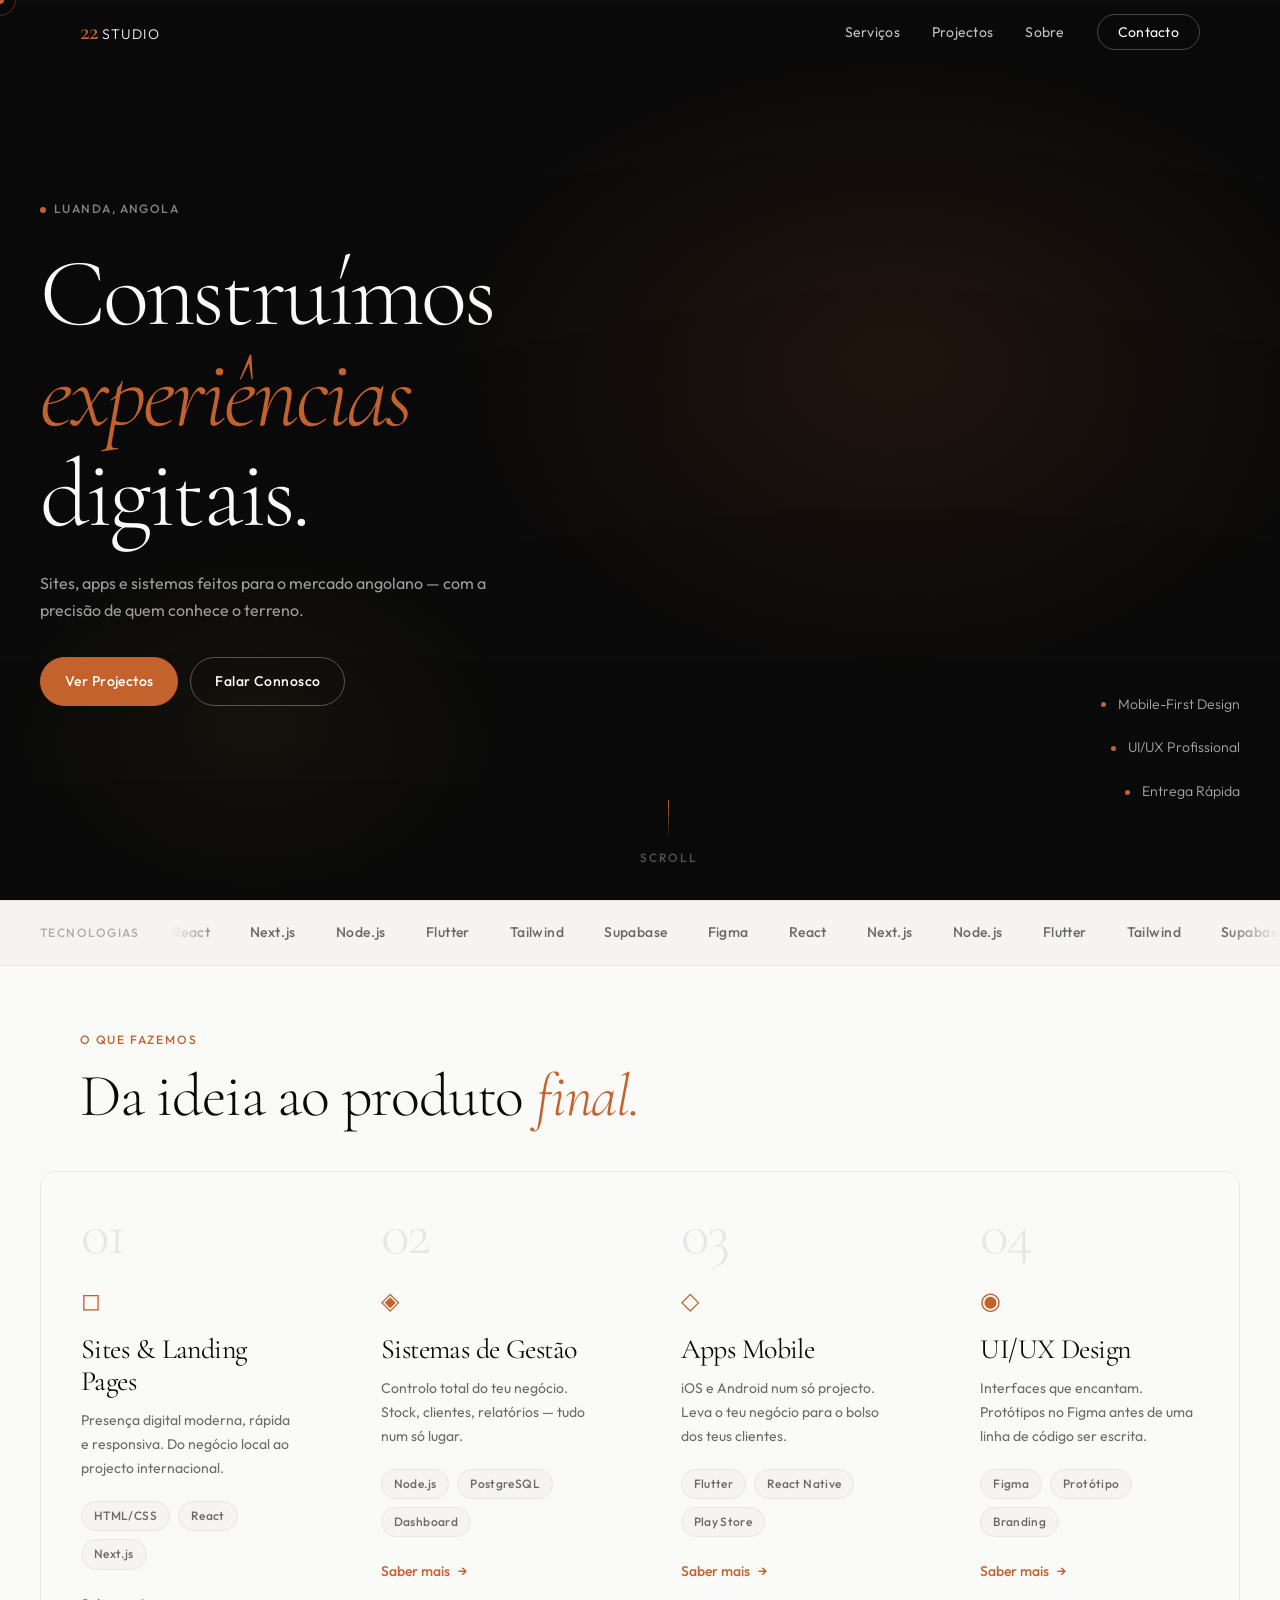
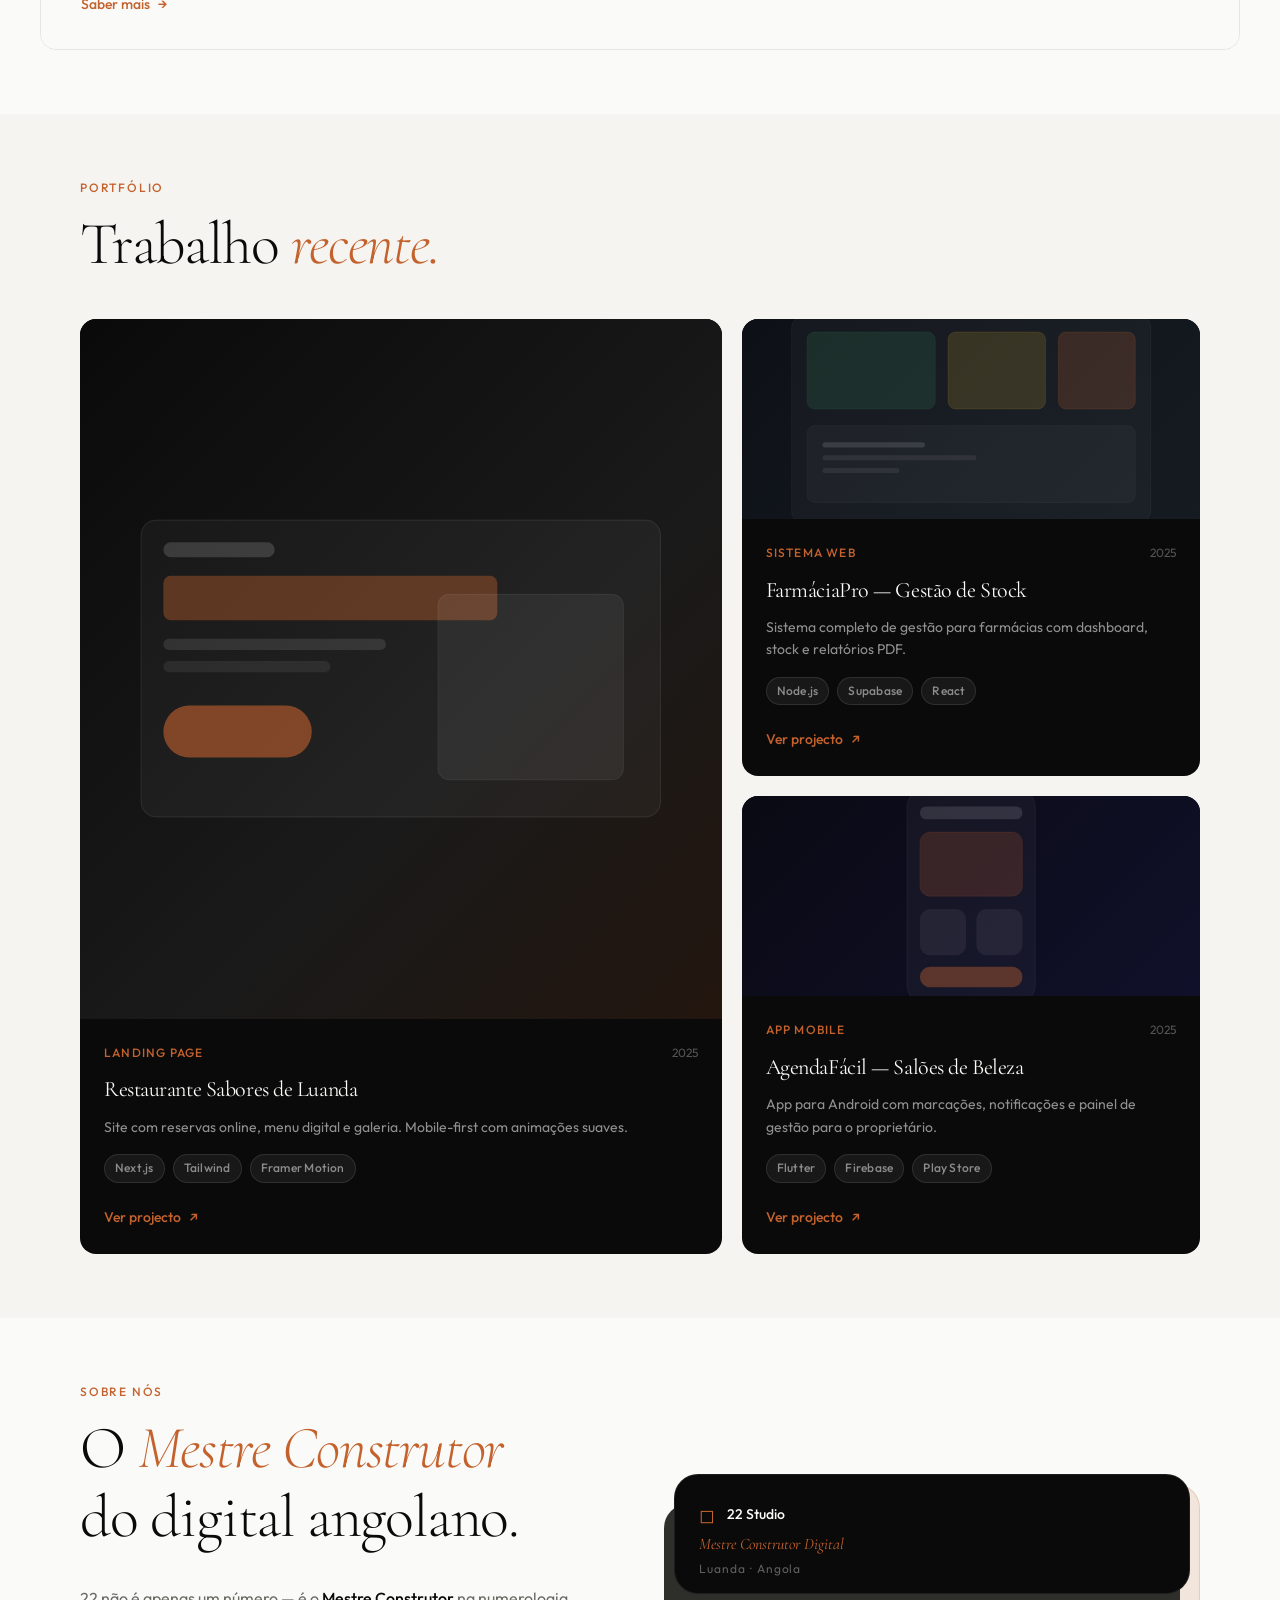
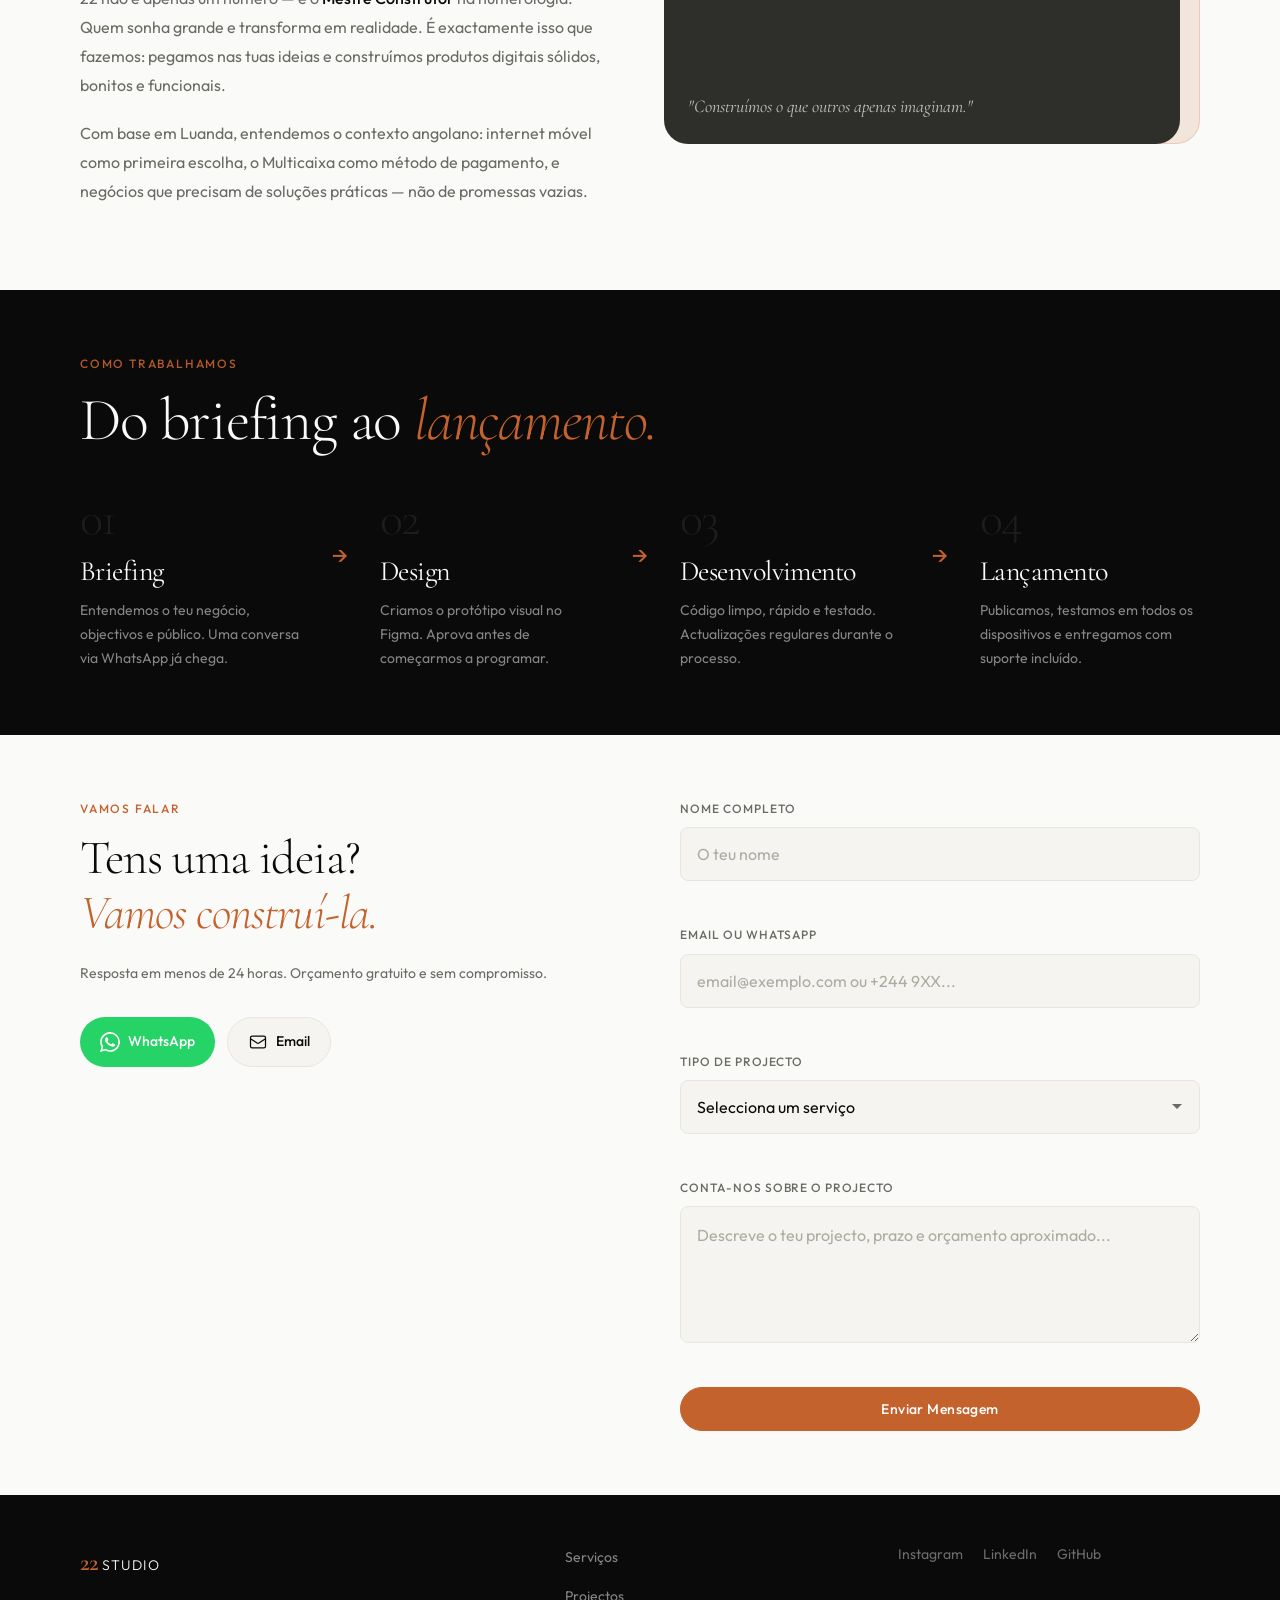
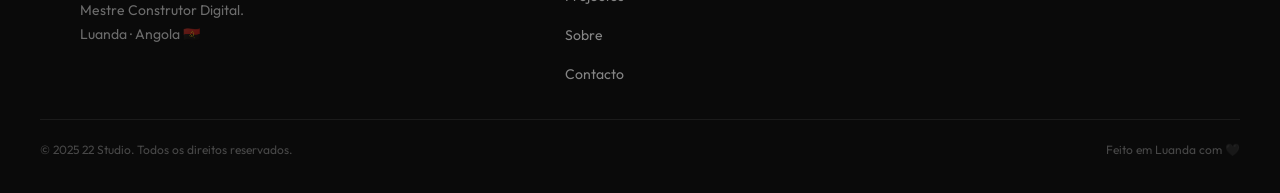
==== index.html @ 981ff584 "demo 1" ====
<!DOCTYPE html>
<html lang="pt">
<head>
  <meta charset="UTF-8" />
  <meta name="viewport" content="width=device-width, initial-scale=1.0" />
  <meta name="description" content="22 Studio — Desenvolvimento Web & Mobile em Angola. Sites, sistemas e apps que constroem o teu negócio digital." />
  <title>22 Studio — Dev & Design Angola</title>

  <!-- Google Fonts -->
  <link rel="preconnect" href="https://fonts.googleapis.com" />
  <link rel="preconnect" href="https://fonts.gstatic.com" crossorigin />
  <link href="https://fonts.googleapis.com/css2?family=Cormorant+Garamond:ital,wght@0,300;0,400;0,600;1,300;1,400&family=Outfit:wght@300;400;500;600&display=swap" rel="stylesheet" />
  <!--links css-->
  <link rel="stylesheet" href="./utils/style.css">
  <link rel="stylesheet" href="./utils/responsive.css">

  <style>
</style>
</head>
<body>

  <!-- ══════════════════════════════════════════
       CURSOR PERSONALIZADO
  ══════════════════════════════════════════ -->
  <div class="cursor" id="cursor"></div>
  <div class="cursor-follower" id="cursorFollower"></div>

  <!-- ══════════════════════════════════════════
       NAVEGAÇÃO
  ══════════════════════════════════════════ -->
  <header class="nav-header" id="navHeader">
    <nav class="nav-container">

      <!-- Logo -->
      <a href="#inicio" class="nav-logo" aria-label="22 Studio — início">
        <span class="logo-num">22</span>
        <span class="logo-text">Studio</span>
      </a>

      <!-- Links desktop -->
      <ul class="nav-links" role="list">
        <li><a href="#servicos" class="nav-link">Serviços</a></li>
        <li><a href="#projectos" class="nav-link">Projectos</a></li>
        <li><a href="#sobre" class="nav-link">Sobre</a></li>
        <li><a href="#contacto" class="nav-link nav-cta">Contacto</a></li>
      </ul>

      <!-- Botão menu mobile -->
      <button class="nav-burger" id="navBurger" aria-label="Abrir menu" aria-expanded="false">
        <span></span>
        <span></span>
        <span></span>
      </button>
    </nav>

    <!-- Menu mobile overlay -->
    <div class="nav-mobile" id="navMobile" aria-hidden="true">
      <ul class="nav-mobile-links" role="list">
        <li><a href="#servicos" class="nav-mobile-link">Serviços</a></li>
        <li><a href="#projectos" class="nav-mobile-link">Projectos</a></li>
        <li><a href="#sobre" class="nav-mobile-link">Sobre</a></li>
        <li><a href="#contacto" class="nav-mobile-link">Contacto</a></li>
      </ul>
      <p class="nav-mobile-tagline">Construindo o teu<br>universo digital.</p>
    </div>
  </header>

  <main>

    <!-- ══════════════════════════════════════════
         HERO — SECÇÃO 1
    ══════════════════════════════════════════ -->
    <section class="hero" id="inicio" aria-label="Apresentação">

      <!-- Fundo com parallax -->
      <div class="hero-bg" id="heroBg">
        <div class="hero-bg-overlay"></div>
        <!-- Elemento decorativo: grade de pontos -->
        <div class="hero-dots" aria-hidden="true"></div>
      </div>

      <!-- Conteúdo principal hero -->
      <div class="hero-content">

        <!-- Tag de localização -->
        <div class="hero-tag reveal-up">
          <span class="tag-dot"></span>
          Luanda, Angola
        </div>

        <!-- Título principal -->
        <h1 class="hero-title reveal-up delay-1">
          <span class="title-line">Construímos</span>
          <span class="title-line italic">experiências</span>
          <span class="title-line">digitais.</span>
        </h1>

        <!-- Sub-tagline -->
        <p class="hero-sub reveal-up delay-2">
          Sites, apps e sistemas feitos para o mercado angolano — com a precisão de quem conhece o terreno.
        </p>

        <!-- CTAs -->
        <div class="hero-actions reveal-up delay-3">
          <a href="#projectos" class="btn btn-primary">Ver Projectos</a>
          <a href="#contacto" class="btn btn-ghost">Falar Connosco</a>
        </div>

      </div>

      <!-- Callouts laterais (estilo VR fashion) -->
      <div class="hero-callouts reveal-up delay-4" aria-label="Características">
        <div class="callout-item">
          <span class="callout-dot"></span>
          Mobile-First Design
        </div>
        <div class="callout-item">
          <span class="callout-dot"></span>
          UI/UX Profissional
        </div>
        <div class="callout-item">
          <span class="callout-dot"></span>
          Entrega Rápida
        </div>
      </div>

      <!-- Scroll indicator -->
      <div class="scroll-indicator reveal-up delay-4" aria-hidden="true">
        <div class="scroll-line"></div>
        <span>scroll</span>
      </div>

    </section>

    <!-- ══════════════════════════════════════════
         STRIP DE TECNOLOGIAS (estilo brand strip)
    ══════════════════════════════════════════ -->
    <section class="tech-strip" aria-label="Tecnologias utilizadas">
      <div class="tech-strip-inner">
        <p class="tech-label">Tecnologias</p>
        <div class="tech-track" aria-hidden="true">
          <div class="tech-items">
            <span>React</span>
            <span>Next.js</span>
            <span>Node.js</span>
            <span>Flutter</span>
            <span>Tailwind</span>
            <span>Supabase</span>
            <span>Figma</span>
            <span>React</span>
            <span>Next.js</span>
            <span>Node.js</span>
            <span>Flutter</span>
            <span>Tailwind</span>
            <span>Supabase</span>
            <span>Figma</span>
            <span>Python</span>
            <span>JavaScript</span>
            <span>MySQL</span>
            <span>HTML5</span>
            <span>CSS3</span>
          </div>
        </div>
      </div>
    </section>

    <!-- ══════════════════════════════════════════
         SERVIÇOS — SECÇÃO 2
    ══════════════════════════════════════════ -->
    <section class="services" id="servicos" aria-labelledby="services-title">

      <div class="section-header">
        <p class="section-label reveal-up">O que fazemos</p>
        <h2 class="section-title reveal-up delay-1" id="services-title">
          Da ideia ao produto <em>final.</em>
        </h2>
      </div>

      <div class="services-grid">

        <article class="service-card reveal-up delay-1">
          <div class="service-num" aria-hidden="true">01</div>
          <div class="service-icon" aria-hidden="true">◻</div>
          <h3 class="service-name">Sites & Landing Pages</h3>
          <p class="service-desc">Presença digital moderna, rápida e responsiva. Do negócio local ao projecto internacional.</p>
          <div class="service-tags">
            <span>HTML/CSS</span>
            <span>React</span>
            <span>Next.js</span>
          </div>
          <a href="#contacto" class="service-link" aria-label="Saber mais sobre Sites e Landing Pages">
            Saber mais <span aria-hidden="true">→</span>
          </a>
        </article>

        <article class="service-card reveal-up delay-2">
          <div class="service-num" aria-hidden="true">02</div>
          <div class="service-icon" aria-hidden="true">◈</div>
          <h3 class="service-name">Sistemas de Gestão</h3>
          <p class="service-desc">Controlo total do teu negócio. Stock, clientes, relatórios — tudo num só lugar.</p>
          <div class="service-tags">
            <span>Node.js</span>
            <span>PostgreSQL</span>
            <span>Dashboard</span>
          </div>
          <a href="#contacto" class="service-link" aria-label="Saber mais sobre Sistemas de Gestão">
            Saber mais <span aria-hidden="true">→</span>
          </a>
        </article>

        <article class="service-card reveal-up delay-3">
          <div class="service-num" aria-hidden="true">03</div>
          <div class="service-icon" aria-hidden="true">◇</div>
          <h3 class="service-name">Apps Mobile</h3>
          <p class="service-desc">iOS e Android num só projecto. Leva o teu negócio para o bolso dos teus clientes.</p>
          <div class="service-tags">
            <span>Flutter</span>
            <span>React Native</span>
            <span>Play Store</span>
          </div>
          <a href="#contacto" class="service-link" aria-label="Saber mais sobre Apps Mobile">
            Saber mais <span aria-hidden="true">→</span>
          </a>
        </article>

        <article class="service-card reveal-up delay-4">
          <div class="service-num" aria-hidden="true">04</div>
          <div class="service-icon" aria-hidden="true">◉</div>
          <h3 class="service-name">UI/UX Design</h3>
          <p class="service-desc">Interfaces que encantam. Protótipos no Figma antes de uma linha de código ser escrita.</p>
          <div class="service-tags">
            <span>Figma</span>
            <span>Protótipo</span>
            <span>Branding</span>
          </div>
          <a href="#contacto" class="service-link" aria-label="Saber mais sobre UI/UX Design">
            Saber mais <span aria-hidden="true">→</span>
          </a>
        </article>

      </div>

    </section>

    <!-- ══════════════════════════════════════════
         PROJECTOS — SECÇÃO 3
    ══════════════════════════════════════════ -->
    <section class="projects" id="projectos" aria-labelledby="projects-title">

      <div class="section-header">
        <p class="section-label reveal-up">Portfólio</p>
        <h2 class="section-title reveal-up delay-1" id="projects-title">
          Trabalho <em>recente.</em>
        </h2>
      </div>

      <div class="projects-grid">

        <!-- Projecto 1 — Destaque grande -->
        <article class="project-card project-featured reveal-up delay-1">
          <div class="project-visual" style="background: linear-gradient(135deg, #0A0A0A 0%, #1a1a1a 60%, #C4622D22 100%);">
            <div class="project-visual-inner">
              <!-- Mockup minimalista SVG inline -->
              <svg width="100%" viewBox="0 0 320 200" fill="none" xmlns="http://www.w3.org/2000/svg" aria-hidden="true">
                <rect x="20" y="20" width="280" height="160" rx="8" fill="rgba(255,255,255,0.04)" stroke="rgba(255,255,255,0.1)" stroke-width="0.5"/>
                <rect x="32" y="32" width="60" height="8" rx="4" fill="rgba(255,255,255,0.15)"/>
                <rect x="32" y="50" width="180" height="24" rx="4" fill="rgba(196,98,45,0.4)"/>
                <rect x="32" y="84" width="120" height="6" rx="3" fill="rgba(255,255,255,0.1)"/>
                <rect x="32" y="96" width="90" height="6" rx="3" fill="rgba(255,255,255,0.07)"/>
                <rect x="32" y="120" width="80" height="28" rx="14" fill="rgba(196,98,45,0.6)"/>
                <rect x="180" y="60" width="100" height="100" rx="6" fill="rgba(255,255,255,0.06)" stroke="rgba(255,255,255,0.08)" stroke-width="0.5"/>
              </svg>
            </div>
          </div>
          <div class="project-info">
            <div class="project-meta">
              <span class="project-type">Landing Page</span>
              <span class="project-year">2025</span>
            </div>
            <h3 class="project-title">Restaurante Sabores de Luanda</h3>
            <p class="project-desc">Site com reservas online, menu digital e galeria. Mobile-first com animações suaves.</p>
            <div class="project-stack">
              <span>Next.js</span>
              <span>Tailwind</span>
              <span>Framer Motion</span>
            </div>
            <a href="#contacto" class="project-link">
              Ver projecto <span aria-hidden="true">↗</span>
            </a>
          </div>
        </article>

        <!-- Projecto 2 -->
        <article class="project-card reveal-up delay-2">
          <div class="project-visual" style="background: linear-gradient(135deg, #0d1117 0%, #161b22 100%);">
            <div class="project-visual-inner">
              <svg width="100%" viewBox="0 0 320 200" fill="none" xmlns="http://www.w3.org/2000/svg" aria-hidden="true">
                <rect x="20" y="20" width="280" height="160" rx="8" fill="rgba(255,255,255,0.03)" stroke="rgba(255,255,255,0.08)" stroke-width="0.5"/>
                <!-- Simulação de dashboard -->
                <rect x="32" y="32" width="100" height="60" rx="6" fill="rgba(45,107,78,0.25)" stroke="rgba(45,107,78,0.3)" stroke-width="0.5"/>
                <rect x="142" y="32" width="76" height="60" rx="6" fill="rgba(184,150,46,0.2)" stroke="rgba(184,150,46,0.25)" stroke-width="0.5"/>
                <rect x="228" y="32" width="60" height="60" rx="6" fill="rgba(196,98,45,0.2)" stroke="rgba(196,98,45,0.25)" stroke-width="0.5"/>
                <rect x="32" y="105" width="256" height="60" rx="6" fill="rgba(255,255,255,0.03)" stroke="rgba(255,255,255,0.06)" stroke-width="0.5"/>
                <!-- linhas de dados -->
                <rect x="44" y="118" width="80" height="4" rx="2" fill="rgba(255,255,255,0.12)"/>
                <rect x="44" y="128" width="120" height="4" rx="2" fill="rgba(255,255,255,0.07)"/>
                <rect x="44" y="138" width="60" height="4" rx="2" fill="rgba(255,255,255,0.07)"/>
              </svg>
            </div>
          </div>
          <div class="project-info">
            <div class="project-meta">
              <span class="project-type">Sistema Web</span>
              <span class="project-year">2025</span>
            </div>
            <h3 class="project-title">FarmáciaPro — Gestão de Stock</h3>
            <p class="project-desc">Sistema completo de gestão para farmácias com dashboard, stock e relatórios PDF.</p>
            <div class="project-stack">
              <span>Node.js</span>
              <span>Supabase</span>
              <span>React</span>
            </div>
            <a href="#contacto" class="project-link">
              Ver projecto <span aria-hidden="true">↗</span>
            </a>
          </div>
        </article>

        <!-- Projecto 3 -->
        <article class="project-card reveal-up delay-3">
          <div class="project-visual" style="background: linear-gradient(135deg, #0a0a14 0%, #10102a 100%);">
            <div class="project-visual-inner">
              <svg width="100%" viewBox="0 0 320 200" fill="none" xmlns="http://www.w3.org/2000/svg" aria-hidden="true">
                <!-- Simulação de app mobile -->
                <rect x="110" y="15" width="100" height="170" rx="16" fill="rgba(255,255,255,0.04)" stroke="rgba(255,255,255,0.1)" stroke-width="0.5"/>
                <rect x="120" y="30" width="80" height="10" rx="5" fill="rgba(255,255,255,0.12)"/>
                <rect x="120" y="50" width="80" height="50" rx="8" fill="rgba(196,98,45,0.2)" stroke="rgba(196,98,45,0.2)" stroke-width="0.5"/>
                <rect x="120" y="110" width="36" height="36" rx="8" fill="rgba(255,255,255,0.06)"/>
                <rect x="164" y="110" width="36" height="36" rx="8" fill="rgba(255,255,255,0.06)"/>
                <rect x="120" y="155" width="80" height="16" rx="8" fill="rgba(196,98,45,0.4)"/>
              </svg>
            </div>
          </div>
          <div class="project-info">
            <div class="project-meta">
              <span class="project-type">App Mobile</span>
              <span class="project-year">2025</span>
            </div>
            <h3 class="project-title">AgendaFácil — Salões de Beleza</h3>
            <p class="project-desc">App para Android com marcações, notificações e painel de gestão para o proprietário.</p>
            <div class="project-stack">
              <span>Flutter</span>
              <span>Firebase</span>
              <span>Play Store</span>
            </div>
            <a href="#contacto" class="project-link">
              Ver projecto <span aria-hidden="true">↗</span>
            </a>
          </div>
        </article>

      </div>

    </section>

    <!-- ══════════════════════════════════════════
         SOBRE — SECÇÃO 4 (estilo editorial)
    ══════════════════════════════════════════ -->
    <section class="about" id="sobre" aria-labelledby="about-title">

      <div class="about-grid">

        <!-- Coluna de texto -->
        <div class="about-text">
          <p class="section-label reveal-up">Sobre nós</p>
          <h2 class="section-title reveal-up delay-1" id="about-title">
            O <em>Mestre Construtor</em><br>do digital angolano.
          </h2>
          <p class="about-body reveal-up delay-2">
            22 não é apenas um número — é o <strong>Mestre Construtor</strong> na numerologia. Quem sonha grande e transforma em realidade. É exactamente isso que fazemos: pegamos nas tuas ideias e construímos produtos digitais sólidos, bonitos e funcionais.
          </p>
          <p class="about-body reveal-up delay-3">
            Com base em Luanda, entendemos o contexto angolano: internet móvel como primeira escolha, o Multicaixa como método de pagamento, e negócios que precisam de soluções práticas — não de promessas vazias.
          </p>

          <!-- Estatísticas 
          <div class="about-stats reveal-up delay-4">
            <div class="stat-item">
              <span class="stat-num">22</span>
              <span class="stat-label">Anos do fundador</span>
            </div>
            <div class="stat-divider" aria-hidden="true"></div>
            <div class="stat-item">
              <span class="stat-num">100%</span>
              <span class="stat-label">Mobile-first</span>
            </div>
            <div class="stat-divider" aria-hidden="true"></div>
            <div class="stat-item">
              <span class="stat-num">Kz</span>
              <span class="stat-label">Preços em Kwanza</span>
            </div>
          </div> -->

        </div>

        <!-- Coluna visual -->
        <div class="about-visual reveal-up delay-2" aria-hidden="true">
          <div class="about-card-stack">
            <div class="about-card ac-back">
              <span class="ac-num">22</span>
            </div>
            <div class="about-card ac-mid">
              <p class="ac-quote">"Construímos o que outros apenas imaginam."</p>
            </div>
            <div class="about-card ac-front">
              <div class="ac-front-top">
                <span class="ac-icon">◻</span>
                <span class="ac-label">22 Studio</span>
              </div>
              <p class="ac-tagline">Mestre Construtor Digital</p>
              <p class="ac-location">Luanda · Angola</p>
            </div>
          </div>
        </div>

      </div>

    </section>

    <!-- ══════════════════════════════════════════
         PROCESSO — COMO TRABALHAMOS
    ══════════════════════════════════════════ -->
    <section class="process" aria-labelledby="process-title">

      <div class="section-header">
        <p class="section-label reveal-up">Como trabalhamos</p>
        <h2 class="section-title reveal-up delay-1" id="process-title">
          Do briefing ao <em>lançamento.</em>
        </h2>
      </div>

      <div class="process-steps">
        <div class="process-step reveal-up delay-1">
          <div class="step-num" aria-hidden="true">01</div>
          <h3 class="step-title">Briefing</h3>
          <p class="step-desc">Entendemos o teu negócio, objectivos e público. Uma conversa via WhatsApp já chega.</p>
        </div>
        <div class="process-arrow" aria-hidden="true">→</div>
        <div class="process-step reveal-up delay-2">
          <div class="step-num" aria-hidden="true">02</div>
          <h3 class="step-title">Design</h3>
          <p class="step-desc">Criamos o protótipo visual no Figma. Aprova antes de começarmos a programar.</p>
        </div>
        <div class="process-arrow" aria-hidden="true">→</div>
        <div class="process-step reveal-up delay-3">
          <div class="step-num" aria-hidden="true">03</div>
          <h3 class="step-title">Desenvolvimento</h3>
          <p class="step-desc">Código limpo, rápido e testado. Actualizações regulares durante o processo.</p>
        </div>
        <div class="process-arrow" aria-hidden="true">→</div>
        <div class="process-step reveal-up delay-4">
          <div class="step-num" aria-hidden="true">04</div>
          <h3 class="step-title">Lançamento</h3>
          <p class="step-desc">Publicamos, testamos em todos os dispositivos e entregamos com suporte incluído.</p>
        </div>
      </div>

    </section>

    <!-- ══════════════════════════════════════════
         CONTACTO — SECÇÃO 5
    ══════════════════════════════════════════ -->
    <section class="contact" id="contacto" aria-labelledby="contact-title">

      <div class="contact-container">

        <div class="contact-text">
          <p class="section-label reveal-up">Vamos falar</p>
          <h2 class="contact-title reveal-up delay-1" id="contact-title">
            Tens uma ideia?<br><em>Vamos construí-la.</em>
          </h2>
          <p class="contact-sub reveal-up delay-2">
            Resposta em menos de 24 horas. Orçamento gratuito e sem compromisso.
          </p>

          <div class="contact-channels reveal-up delay-3">
            <a href="https://wa.me/244900000000" class="channel-btn whatsapp" target="_blank" rel="noopener" aria-label="Contactar via WhatsApp">
              <svg width="20" height="20" viewBox="0 0 24 24" fill="currentColor" aria-hidden="true"><path d="M17.472 14.382c-.297-.149-1.758-.867-2.03-.967-.273-.099-.471-.148-.67.15-.197.297-.767.966-.94 1.164-.173.199-.347.223-.644.075-.297-.15-1.255-.463-2.39-1.475-.883-.788-1.48-1.761-1.653-2.059-.173-.297-.018-.458.13-.606.134-.133.298-.347.446-.52.149-.174.198-.298.298-.497.099-.198.05-.371-.025-.52-.075-.149-.669-1.612-.916-2.207-.242-.579-.487-.5-.669-.51-.173-.008-.371-.01-.57-.01-.198 0-.52.074-.792.372-.272.297-1.04 1.016-1.04 2.479 0 1.462 1.065 2.875 1.213 3.074.149.198 2.096 3.2 5.077 4.487.709.306 1.262.489 1.694.625.712.227 1.36.195 1.871.118.571-.085 1.758-.719 2.006-1.413.248-.694.248-1.289.173-1.413-.074-.124-.272-.198-.57-.347m-5.421 7.403h-.004a9.87 9.87 0 01-5.031-1.378l-.361-.214-3.741.982.998-3.648-.235-.374a9.86 9.86 0 01-1.51-5.26c.001-5.45 4.436-9.884 9.888-9.884 2.64 0 5.122 1.03 6.988 2.898a9.825 9.825 0 012.893 6.994c-.003 5.45-4.437 9.884-9.885 9.884m8.413-18.297A11.815 11.815 0 0012.05 0C5.495 0 .16 5.335.157 11.892c0 2.096.547 4.142 1.588 5.945L.057 24l6.305-1.654a11.882 11.882 0 005.683 1.448h.005c6.554 0 11.89-5.335 11.893-11.893a11.821 11.821 0 00-3.48-8.413Z"/></svg>
              WhatsApp
            </a>
            <a href="mailto:hello@22studio.ao" class="channel-btn email" aria-label="Enviar email">
              <svg width="20" height="20" viewBox="0 0 24 24" fill="none" stroke="currentColor" stroke-width="1.5" aria-hidden="true"><path d="M3 8l7.89 5.26a2 2 0 002.22 0L21 8M5 19h14a2 2 0 002-2V7a2 2 0 00-2-2H5a2 2 0 00-2 2v10a2 2 0 002 2z"/></svg>
              Email
            </a>
          </div>
        </div>

        <!-- Formulário de contacto -->
        <form class="contact-form reveal-up delay-2" id="contactForm" novalidate aria-label="Formulário de contacto">

          <div class="form-group">
            <label for="nome" class="form-label">Nome completo</label>
            <input type="text" id="nome" name="nome" class="form-input" placeholder="O teu nome" required autocomplete="name" />
            <span class="form-error" aria-live="polite"></span>
          </div>

          <div class="form-group">
            <label for="email" class="form-label">Email ou WhatsApp</label>
            <input type="text" id="email" name="email" class="form-input" placeholder="email@exemplo.com ou +244 9XX..." required autocomplete="email" />
            <span class="form-error" aria-live="polite"></span>
          </div>

          <div class="form-group">
            <label for="servico" class="form-label">Tipo de projecto</label>
            <select id="servico" name="servico" class="form-input form-select" required>
              <option value="" disabled selected>Selecciona um serviço</option>
              <option value="landing">Landing Page / Site</option>
              <option value="ecommerce">Loja Online</option>
              <option value="sistema">Sistema de Gestão</option>
              <option value="app">App Mobile</option>
              <option value="design">UI/UX Design</option>
              <option value="outro">Outro</option>
            </select>
            <span class="form-error" aria-live="polite"></span>
          </div>

          <div class="form-group">
            <label for="mensagem" class="form-label">Conta-nos sobre o projecto</label>
            <textarea id="mensagem" name="mensagem" class="form-input form-textarea" placeholder="Descreve o teu projecto, prazo e orçamento aproximado..." rows="4" required></textarea>
            <span class="form-error" aria-live="polite"></span>
          </div>

          <button type="submit" class="btn btn-primary btn-full" id="submitBtn">
            <span class="btn-text">Enviar Mensagem</span>
            <span class="btn-loading" aria-hidden="true">A enviar...</span>
          </button>

          <div class="form-success" id="formSuccess" role="alert" aria-live="polite">
            ✓ Mensagem enviada! Respondemos em menos de 24 horas.
          </div>

        </form>

      </div>

    </section>

  </main>

  <!-- ══════════════════════════════════════════
       RODAPÉ
  ══════════════════════════════════════════ -->
  <footer class="footer" aria-label="Rodapé">
    <div class="footer-container">

      <div class="footer-brand">
        <a href="#inicio" class="footer-logo" aria-label="22 Studio">
          <span class="logo-num">22</span>
          <span class="logo-text">Studio</span>
        </a>
        <p class="footer-tagline">Mestre Construtor Digital.<br>Luanda · Angola 🇦🇴</p>
      </div>

      <nav class="footer-links" aria-label="Links do rodapé">
        <ul role="list">
          <li><a href="#servicos">Serviços</a></li>
          <li><a href="#projectos">Projectos</a></li>
          <li><a href="#sobre">Sobre</a></li>
          <li><a href="#contacto">Contacto</a></li>
        </ul>
      </nav>

      <div class="footer-social">
        <a href="#" aria-label="Instagram do 22 Studio">Instagram</a>
        <a href="#" aria-label="LinkedIn do 22 Studio">LinkedIn</a>
        <a href="#" aria-label="GitHub do 22 Studio">GitHub</a>
      </div>

    </div>

    <div class="footer-bottom">
      <p>© 2025 22 Studio. Todos os direitos reservados.</p>
      <p>Feito em Luanda com 🖤</p>
    </div>
  </footer>

  <script>
/**
 * 22 STUDIO — PORTFÓLIO
 * script.js — Interacções, animações e lógica do site
 *
 * ÍNDICE:
 *   1. Cursor personalizado
 *   2. Navegação (scroll + menu mobile)
 *   3. Scroll Reveal (animações de entrada)
 *   4. Parallax do hero
 *   5. Validação do formulário de contacto
 *   6. Utilitários
 */

/* ━━━━━━━━━━━━━━━━━━━━━━━━━━━━━━━━━━━
   1. CURSOR PERSONALIZADO
   Apenas activo em dispositivos com rato preciso (desktop)
━━━━━━━━━━━━━━━━━━━━━━━━━━━━━━━━━━━ */

;(function initCursor() {
  // Verifica se é dispositivo com rato fino (não touch)
  if (!window.matchMedia('(pointer: fine)').matches) return;

  const cursor   = document.getElementById('cursor');
  const follower = document.getElementById('cursorFollower');
  if (!cursor || !follower) return;

  let mouseX = 0, mouseY = 0;
  let followerX = 0, followerY = 0;
  let rafId = null;

  // Actualiza posição do cursor imediatamente
  document.addEventListener('mousemove', (e) => {
    mouseX = e.clientX;
    mouseY = e.clientY;

    // Cursor principal — segue directamente
    cursor.style.left = mouseX + 'px';
    cursor.style.top  = mouseY + 'px';
  });

  // Follower com atraso suave (RAF loop)
  function animateFollower() {
    // Interpolação suave (lerp)
    followerX += (mouseX - followerX) * 0.12;
    followerY += (mouseY - followerY) * 0.12;

    follower.style.left = followerX + 'px';
    follower.style.top  = followerY + 'px';

    rafId = requestAnimationFrame(animateFollower);
  }

  animateFollower();

  // Efeito ao sair da janela
  document.addEventListener('mouseleave', () => {
    cursor.style.opacity   = '0';
    follower.style.opacity = '0';
  });

  document.addEventListener('mouseenter', () => {
    cursor.style.opacity   = '1';
    follower.style.opacity = '1';
  });
})();


/* ━━━━━━━━━━━━━━━━━━━━━━━━━━━━━━━━━━━
   2. NAVEGAÇÃO
━━━━━━━━━━━━━━━━━━━━━━━━━━━━━━━━━━━ */

;(function initNav() {
  const header     = document.getElementById('navHeader');
  const burger     = document.getElementById('navBurger');
  const mobileMenu = document.getElementById('navMobile');
  const mobileLinks = document.querySelectorAll('.nav-mobile-link');

  if (!header) return;

  // ── Scroll: adiciona classe 'scrolled' após 60px
  let lastScrollY = 0;

  function onScroll() {
    const scrollY = window.scrollY;

    if (scrollY > 60) {
      header.classList.add('scrolled');
    } else {
      header.classList.remove('scrolled');
    }

    lastScrollY = scrollY;
  }

  window.addEventListener('scroll', onScroll, { passive: true });
  onScroll(); // Verifica estado inicial

  // ── Menu burger (mobile)
  if (!burger || !mobileMenu) return;

  function toggleMenu(force) {
    const isOpen = typeof force === 'boolean' ? force : !burger.classList.contains('open');

    burger.classList.toggle('open', isOpen);
    mobileMenu.classList.toggle('open', isOpen);
    burger.setAttribute('aria-expanded', String(isOpen));
    mobileMenu.setAttribute('aria-hidden', String(!isOpen));

    // Impede scroll do body quando menu está aberto
    document.body.style.overflow = isOpen ? 'hidden' : '';
  }

  burger.addEventListener('click', () => toggleMenu());

  // Fechar menu ao clicar num link
  mobileLinks.forEach(link => {
    link.addEventListener('click', () => toggleMenu(false));
  });

  // Fechar menu com tecla Escape
  document.addEventListener('keydown', (e) => {
    if (e.key === 'Escape' && burger.classList.contains('open')) {
      toggleMenu(false);
      burger.focus();
    }
  });

  // ── Smooth scroll para âncoras internas
  document.querySelectorAll('a[href^="#"]').forEach(anchor => {
    anchor.addEventListener('click', (e) => {
      const id = anchor.getAttribute('href');
      if (id === '#') return;

      const target = document.querySelector(id);
      if (!target) return;

      e.preventDefault();

      // Offset para compensar a nav fixa
      const navHeight = header.offsetHeight;
      const targetY   = target.getBoundingClientRect().top + window.scrollY - navHeight;

      window.scrollTo({ top: targetY, behavior: 'smooth' });
    });
  });
})();


/* ━━━━━━━━━━━━━━━━━━━━━━━━━━━━━━━━━━━
   3. SCROLL REVEAL
   Anima elementos com classe .reveal-up quando entram na viewport
━━━━━━━━━━━━━━━━━━━━━━━━━━━━━━━━━━━ */

;(function initScrollReveal() {
  const elements = document.querySelectorAll('.reveal-up');
  if (!elements.length) return;

  // Usa IntersectionObserver para performance
  const observer = new IntersectionObserver(
    (entries) => {
      entries.forEach(entry => {
        if (entry.isIntersecting) {
          entry.target.classList.add('visible');
          // Para de observar após animar (não reverte)
          observer.unobserve(entry.target);
        }
      });
    },
    {
      threshold:  0.1,   // Activa quando 10% do elemento está visível
      rootMargin: '0px 0px -40px 0px' // 40px antes do fim da viewport
    }
  );

  elements.forEach(el => observer.observe(el));

  // Activa imediatamente os elementos já visíveis (no topo da página)
  function checkInitial() {
    elements.forEach(el => {
      const rect = el.getBoundingClientRect();
      if (rect.top < window.innerHeight * 0.92) {
        el.classList.add('visible');
      }
    });
  }

  // Pequeno delay para garantir que o CSS carregou
  setTimeout(checkInitial, 100);
})();


/* ━━━━━━━━━━━━━━━━━━━━━━━━━━━━━━━━━━━
   4. PARALLAX DO HERO
   Efeito de profundidade no fundo do hero ao fazer scroll
━━━━━━━━━━━━━━━━━━━━━━━━━━━━━━━━━━━ */

;(function initParallax() {
  const heroBg = document.getElementById('heroBg');
  if (!heroBg) return;

  // Desactiva em mobile para performance e evitar saltos
  if (window.matchMedia('(max-width: 768px)').matches) return;

  let ticking = false;

  function onScroll() {
    if (!ticking) {
      requestAnimationFrame(() => {
        const scrollY  = window.scrollY;
        const heroH    = document.querySelector('.hero')?.offsetHeight || window.innerHeight;

        // Aplica parallax apenas enquanto o hero está visível
        if (scrollY < heroH * 1.2) {
          const move = scrollY * 0.35; // Factor de parallax (0 = sem efeito, 1 = mesmo speed)
          heroBg.style.transform = `translateY(${move}px)`;
        }

        ticking = false;
      });

      ticking = true;
    }
  }

  window.addEventListener('scroll', onScroll, { passive: true });
})();


/* ━━━━━━━━━━━━━━━━━━━━━━━━━━━━━━━━━━━
   5. FORMULÁRIO DE CONTACTO
   Validação client-side + submissão simulada
━━━━━━━━━━━━━━━━━━━━━━━━━━━━━━━━━━━ */

;(function initForm() {
  const form       = document.getElementById('contactForm');
  const submitBtn  = document.getElementById('submitBtn');
  const successMsg = document.getElementById('formSuccess');

  if (!form) return;

  // ── Regras de validação por campo
  const rules = {
    nome: {
      validate: (v) => v.trim().length >= 2,
      message:  'Insere o teu nome completo (mínimo 2 caracteres).'
    },
    email: {
      validate: (v) => {
        const trimmed = v.trim();
        const isEmail = /^[^\s@]+@[^\s@]+\.[^\s@]+$/.test(trimmed);
        const isPhone = /^\+?[\d\s\-]{8,}$/.test(trimmed);
        return isEmail || isPhone;
      },
      message: 'Insere um email válido ou número de WhatsApp.'
    },
    servico: {
      validate: (v) => v !== '',
      message:  'Selecciona o tipo de projecto.'
    },
    mensagem: {
      validate: (v) => v.trim().length >= 20,
      message:  'Descreve o projecto com pelo menos 20 caracteres.'
    }
  };

  // ── Valida um campo individual
  function validateField(name, value) {
    const rule  = rules[name];
    if (!rule) return true;

    const isValid = rule.validate(value);
    const input   = form.querySelector(`[name="${name}"]`);
    const errorEl = input?.closest('.form-group')?.querySelector('.form-error');

    if (input) input.classList.toggle('error', !isValid);
    if (errorEl) errorEl.textContent = isValid ? '' : rule.message;

    return isValid;
  }

  // ── Validação em tempo real (on blur)
  Object.keys(rules).forEach(name => {
    const input = form.querySelector(`[name="${name}"]`);
    if (!input) return;

    input.addEventListener('blur', () => {
      validateField(name, input.value);
    });

    // Limpa erro ao começar a escrever
    input.addEventListener('input', () => {
      if (input.classList.contains('error')) {
        validateField(name, input.value);
      }
    });
  });

  // ── Submissão do formulário
  form.addEventListener('submit', async (e) => {
    e.preventDefault();

    // Valida todos os campos
    let allValid = true;
    Object.keys(rules).forEach(name => {
      const input = form.querySelector(`[name="${name}"]`);
      if (!input) return;
      const valid = validateField(name, input.value);
      if (!valid) allValid = false;
    });

    if (!allValid) {
      // Foca no primeiro campo com erro
      const firstError = form.querySelector('.form-input.error');
      firstError?.focus();
      return;
    }

    // Estado de loading
    submitBtn.classList.add('loading');
    submitBtn.disabled = true;

    // ── Aqui implementas a tua integração real:
    //
    //   Opção A — EmailJS (recomendado, gratuito):
    //   emailjs.sendForm('SERVICE_ID', 'TEMPLATE_ID', form, 'PUBLIC_KEY');
    //
    //   Opção B — Formspree.io (sem backend):
    //   fetch('https://formspree.io/f/SEU_ID', {
    //     method: 'POST',
    //     body: new FormData(form),
    //     headers: { 'Accept': 'application/json' }
    //   });
    //
    //   Opção C — WhatsApp directo:
    //   const msg = `Novo contacto!\nNome: ${nome.value}\n...`;
    //   window.open(`https://wa.me/244900000000?text=${encodeURIComponent(msg)}`);
    //
    // Por agora, simula um delay de rede:

    await delay(1800);

    // Remove loading e mostra sucesso
    submitBtn.classList.remove('loading');
    submitBtn.disabled = false;
    form.reset();

    if (successMsg) {
      successMsg.classList.add('visible');
      // Esconde após 6 segundos
      setTimeout(() => successMsg.classList.remove('visible'), 6000);
    }

    // Scroll suave para a mensagem de sucesso
    successMsg?.scrollIntoView({ behavior: 'smooth', block: 'nearest' });
  });
})();


/* ━━━━━━━━━━━━━━━━━━━━━━━━━━━━━━━━━━━
   6. UTILITÁRIOS
━━━━━━━━━━━━━━━━━━━━━━━━━━━━━━━━━━━ */

/**
 * Atraso assíncrono (simula chamada de rede)
 * @param {number} ms - Milissegundos de espera
 * @returns {Promise<void>}
 */
function delay(ms) {
  return new Promise(resolve => setTimeout(resolve, ms));
}

/**
 * Throttle — limita chamadas frequentes (ex: scroll)
 * @param {Function} fn - Função a throttle
 * @param {number} limit - Intervalo mínimo em ms
 * @returns {Function}
 */
function throttle(fn, limit = 100) {
  let lastCall = 0;
  return function(...args) {
    const now = Date.now();
    if (now - lastCall >= limit) {
      lastCall = now;
      fn.apply(this, args);
    }
  };
}

/**
 * Debounce — aguarda inactividade antes de chamar
 * @param {Function} fn - Função a debounce
 * @param {number} wait - Tempo de espera em ms
 * @returns {Function}
 */
function debounce(fn, wait = 200) {
  let timer;
  return function(...args) {
    clearTimeout(timer);
    timer = setTimeout(() => fn.apply(this, args), wait);
  };
}


/* ━━━━━━━━━━━━━━━━━━━━━━━━━━━━━━━━━━━
   INICIALIZAÇÃO GERAL
   Garante que o DOM está pronto
━━━━━━━━━━━━━━━━━━━━━━━━━━━━━━━━━━━ */

document.addEventListener('DOMContentLoaded', () => {
  // Marca o body como JS activado (evita flashes de CSS)
  document.body.classList.add('js-loaded');

  // Marca links activos na navegação baseado na secção visível
  const sections = document.querySelectorAll('section[id]');
  const navLinks  = document.querySelectorAll('.nav-link:not(.nav-cta)');

  if (sections.length && navLinks.length) {
    const sectionObserver = new IntersectionObserver(
      (entries) => {
        entries.forEach(entry => {
          if (!entry.isIntersecting) return;

          const id = entry.target.getAttribute('id');
          navLinks.forEach(link => {
            const href = link.getAttribute('href');
            link.classList.toggle('active', href === `#${id}`);
          });
        });
      },
      { threshold: 0.4 }
    );

    sections.forEach(s => sectionObserver.observe(s));
  }

  console.log('%c22 Studio 🇦🇴', 'color: #C4622D; font-size: 16px; font-weight: bold;');
  console.log('%cMestre Construtor Digital — Luanda, Angola', 'color: #6B6B65; font-size: 12px;');
});

</script>
</body>
</html>
---- utils/style.css ----
@charset "UTF-8";

/* ═══════════════════════════════════════════════════════════════
   22 STUDIO — PORTFÓLIO
   Mobile-first | Elegante | Inspirado no estilo VR Fashion
   Fontes: Cormorant Garamond (display) + Outfit (body)
   ═══════════════════════════════════════════════════════════════ */

/* ━━━━━━━━━━━━━━━━━━━━━━━━━━━━━━━━━━━
   VARIÁVEIS CSS (Design Tokens)
━━━━━━━━━━━━━━━━━━━━━━━━━━━━━━━━━━━ */
:root {
  /* Cores principais */
  --preto:         #0A0A0A;
  --preto-soft:    #111111;
  --branco:        #FAFAF8;
  --creme:         #F2EDE4;
  --areia:         #E8E0D0;

  /* Accent */
  --terracota:         #C4622D;
  --terracota-claro:   #F2E6DC;
  --terracota-hover:   #a8521f;

  /* Neutros */
  --cinza-100: #F5F4F0;
  --cinza-200: #E8E6E0;
  --cinza-400: #AEABA0;
  --cinza-600: #6B6B65;
  --cinza-800: #2E2E2A;

  /* Tipografia */
  --font-display: 'Cormorant Garamond', Georgia, serif;
  --font-body:    'Outfit', -apple-system, sans-serif;

  /* Tamanhos de fonte — escala mobile */
  --text-xs:   0.75rem;    /* 12px */
  --text-sm:   0.875rem;   /* 14px */
  --text-base: 1rem;       /* 16px */
  --text-md:   1.125rem;   /* 18px */
  --text-lg:   1.375rem;   /* 22px */
  --text-xl:   1.75rem;    /* 28px */
  --text-2xl:  2.25rem;    /* 36px */
  --text-3xl:  3rem;       /* 48px */
  --text-4xl:  3.75rem;    /* 60px */
  --text-5xl:  5rem;       /* 80px */

  /* Espaçamentos */
  --space-1:  0.25rem;
  --space-2:  0.5rem;
  --space-3:  0.75rem;
  --space-4:  1rem;
  --space-5:  1.25rem;
  --space-6:  1.5rem;
  --space-8:  2rem;
  --space-10: 2.5rem;
  --space-12: 3rem;
  --space-16: 4rem;
  --space-20: 5rem;
  --space-24: 6rem;

  /* Raios de borda */
  --radius-sm: 4px;
  --radius-md: 8px;
  --radius-lg: 16px;
  --radius-xl: 24px;
  --radius-full: 9999px;

  /* Transições */
  --ease-soft:   cubic-bezier(0.25, 0.46, 0.45, 0.94);
  --ease-spring: cubic-bezier(0.175, 0.885, 0.32, 1.275);
  --ease-sharp:  cubic-bezier(0.4, 0, 0.2, 1);
  --duration-fast:   180ms;
  --duration-base:   280ms;
  --duration-slow:   420ms;
  --duration-xslow:  700ms;

  /* Sombras */
  --shadow-sm:  0 1px 3px rgba(0,0,0,0.08), 0 1px 2px rgba(0,0,0,0.06);
  --shadow-md:  0 4px 16px rgba(0,0,0,0.08), 0 2px 6px rgba(0,0,0,0.05);
  --shadow-lg:  0 10px 40px rgba(0,0,0,0.12), 0 4px 12px rgba(0,0,0,0.08);
  --shadow-xl:  0 20px 60px rgba(0,0,0,0.16);

  /* Layout */
  --container-max: 1200px;
  --container-pad: var(--space-5);
  --nav-height:    64px;
}


/* ━━━━━━━━━━━━━━━━━━━━━━━━━━━━━━━━━━━
   RESET & BASE
━━━━━━━━━━━━━━━━━━━━━━━━━━━━━━━━━━━ */
*, *::before, *::after {
  box-sizing: border-box;
  margin: 0;
  padding: 0;
}

html {
  scroll-behavior: smooth;
  -webkit-text-size-adjust: 100%;
  font-size: 16px;
}

body {
  font-family: var(--font-body);
  font-size: var(--text-base);
  font-weight: 400;
  line-height: 1.7;
  color: var(--preto);
  background-color: var(--branco);
  overflow-x: hidden;
  -webkit-font-smoothing: antialiased;
  -moz-osx-font-smoothing: grayscale;
}

img, svg {
  display: block;
  max-width: 100%;
}

a {
  color: inherit;
  text-decoration: none;
  transition: color var(--duration-fast) var(--ease-sharp);
}

ul { list-style: none; }

button {
  cursor: pointer;
  border: none;
  background: none;
  font-family: inherit;
}

input, select, textarea {
  font-family: inherit;
  font-size: inherit;
}

/* Foco acessível */
:focus-visible {
  outline: 2px solid var(--terracota);
  outline-offset: 3px;
  border-radius: var(--radius-sm);
}

/* Reduzir movimento para quem preferir */
@media (prefers-reduced-motion: reduce) {
  *, *::before, *::after {
    animation-duration: 0.01ms !important;
    transition-duration: 0.01ms !important;
  }
  html { scroll-behavior: auto; }
}


/* ━━━━━━━━━━━━━━━━━━━━━━━━━━━━━━━━━━━
   CURSOR PERSONALIZADO (apenas desktop)
━━━━━━━━━━━━━━━━━━━━━━━━━━━━━━━━━━━ */
.cursor,
.cursor-follower {
  display: none; /* escondido por padrão (mobile) */
}

@media (pointer: fine) {
  .cursor {
    display: block;
    position: fixed;
    width: 8px;
    height: 8px;
    background: var(--terracota);
    border-radius: 50%;
    pointer-events: none;
    z-index: 9999;
    transform: translate(-50%, -50%);
    transition: transform var(--duration-fast) var(--ease-sharp),
                opacity var(--duration-fast);
  }
  .cursor-follower {
    display: block;
    position: fixed;
    width: 32px;
    height: 32px;
    border: 1px solid rgba(196, 98, 45, 0.4);
    border-radius: 50%;
    pointer-events: none;
    z-index: 9998;
    transform: translate(-50%, -50%);
    transition: transform 120ms var(--ease-soft),
                width var(--duration-base) var(--ease-soft),
                height var(--duration-base) var(--ease-soft),
                opacity var(--duration-fast);
  }
  body:has(a:hover) .cursor-follower,
  body:has(button:hover) .cursor-follower {
    width: 48px;
    height: 48px;
    opacity: 0.6;
  }
  /* Esconde cursor nativo quando cursor custom está activo */
  body { cursor: none; }
  a, button { cursor: none; }
}


/* ━━━━━━━━━━━━━━━━━━━━━━━━━━━━━━━━━━━
   TIPOGRAFIA GLOBAL
━━━━━━━━━━━━━━━━━━━━━━━━━━━━━━━━━━━ */
h1, h2, h3, h4 {
  font-family: var(--font-display);
  font-weight: 300;
  line-height: 1.15;
  letter-spacing: -0.02em;
}

h1 { font-size: var(--text-3xl); }
h2 { font-size: var(--text-2xl); }
h3 { font-size: var(--text-xl); }

em {
  font-style: italic;
  color: var(--terracota);
}

.section-label {
  font-family: var(--font-body);
  font-size: var(--text-xs);
  font-weight: 500;
  letter-spacing: 0.15em;
  text-transform: uppercase;
  color: var(--terracota);
  margin-bottom: var(--space-3);
}

.section-title {
  font-family: var(--font-display);
  font-size: var(--text-2xl);
  font-weight: 300;
  margin-bottom: var(--space-8);
}

.section-header {
  max-width: var(--container-max);
  margin: 0 auto var(--space-10);
  padding: 0 var(--container-pad);
}


/* ━━━━━━━━━━━━━━━━━━━━━━━━━━━━━━━━━━━
   BOTÕES
━━━━━━━━━━━━━━━━━━━━━━━━━━━━━━━━━━━ */
.btn {
  display: inline-flex;
  align-items: center;
  justify-content: center;
  gap: var(--space-2);
  padding: var(--space-3) var(--space-6);
  font-family: var(--font-body);
  font-size: var(--text-sm);
  font-weight: 500;
  letter-spacing: 0.03em;
  border-radius: var(--radius-full);
  transition:
    background var(--duration-base) var(--ease-sharp),
    color var(--duration-base) var(--ease-sharp),
    border-color var(--duration-base) var(--ease-sharp),
    transform var(--duration-fast) var(--ease-spring),
    box-shadow var(--duration-base);
  white-space: nowrap;
}

.btn:active { transform: scale(0.97); }

.btn-primary {
  background: var(--terracota);
  color: #fff;
  border: 1.5px solid var(--terracota);
}
.btn-primary:hover {
  background: var(--terracota-hover);
  border-color: var(--terracota-hover);
  box-shadow: 0 4px 20px rgba(196, 98, 45, 0.35);
}

.btn-ghost {
  background: transparent;
  color: var(--branco);
  border: 1.5px solid rgba(255, 255, 255, 0.3);
}
.btn-ghost:hover {
  border-color: rgba(255, 255, 255, 0.7);
  background: rgba(255, 255, 255, 0.07);
}

.btn-full { width: 100%; }

.btn-loading { display: none; }
.btn.loading .btn-text  { display: none; }
.btn.loading .btn-loading { display: inline; }


/* ━━━━━━━━━━━━━━━━━━━━━━━━━━━━━━━━━━━
   ANIMAÇÕES DE ENTRADA (scroll reveal)
━━━━━━━━━━━━━━━━━━━━━━━━━━━━━━━━━━━ */
.reveal-up {
  opacity: 0;
  transform: translateY(28px);
  transition:
    opacity var(--duration-xslow) var(--ease-soft),
    transform var(--duration-xslow) var(--ease-soft);
}

.reveal-up.visible {
  opacity: 1;
  transform: translateY(0);
}

/* Delays de entrada em cascata */
.delay-1 { transition-delay: 80ms; }
.delay-2 { transition-delay: 160ms; }
.delay-3 { transition-delay: 240ms; }
.delay-4 { transition-delay: 320ms; }
.delay-5 { transition-delay: 400ms; }


/* ━━━━━━━━━━━━━━━━━━━━━━━━━━━━━━━━━━━
   NAVEGAÇÃO
━━━━━━━━━━━━━━━━━━━━━━━━━━━━━━━━━━━ */
.nav-header {
  position: fixed;
  top: 0;
  left: 0;
  right: 0;
  z-index: 1000;
  height: var(--nav-height);
  background: transparent;
  transition: background var(--duration-slow) var(--ease-sharp),
              backdrop-filter var(--duration-slow),
              border-bottom var(--duration-slow);
}

/* Nav com scroll */
.nav-header.scrolled {
  background: rgba(10, 10, 10, 0.92);
  backdrop-filter: blur(12px);
  -webkit-backdrop-filter: blur(12px);
  border-bottom: 1px solid rgba(255, 255, 255, 0.08);
}

.nav-container {
  display: flex;
  align-items: center;
  justify-content: space-between;
  height: 100%;
  max-width: var(--container-max);
  margin: 0 auto;
  padding: 0 var(--container-pad);
}

/* Logo */
.nav-logo {
  display: flex;
  align-items: baseline;
  gap: var(--space-1);
  color: var(--branco);
}

.logo-num {
  font-family: var(--font-display);
  font-size: 1.5rem;
  font-weight: 600;
  letter-spacing: -0.05em;
  color: var(--terracota);
}

.logo-text {
  font-family: var(--font-body);
  font-size: var(--text-sm);
  font-weight: 300;
  letter-spacing: 0.1em;
  text-transform: uppercase;
  color: var(--branco);
}

/* Links desktop — ocultos no mobile */
.nav-links {
  display: none;
  align-items: center;
  gap: var(--space-8);
}

.nav-link {
  font-size: var(--text-sm);
  font-weight: 400;
  color: rgba(255, 255, 255, 0.75);
  letter-spacing: 0.02em;
  position: relative;
}

.nav-link::after {
  content: '';
  position: absolute;
  bottom: -3px;
  left: 0;
  width: 0;
  height: 1px;
  background: var(--terracota);
  transition: width var(--duration-base) var(--ease-sharp);
}

.nav-link:hover {
  color: var(--branco);
}

.nav-link:hover::after { width: 100%; }

.nav-link.nav-cta {
  padding: var(--space-2) var(--space-5);
  border: 1px solid rgba(255, 255, 255, 0.25);
  border-radius: var(--radius-full);
  color: var(--branco);
  transition: all var(--duration-base) var(--ease-sharp);
}

.nav-link.nav-cta::after { display: none; }

.nav-link.nav-cta:hover {
  background: var(--terracota);
  border-color: var(--terracota);
}

/* Burger — visível no mobile */
.nav-burger {
  display: flex;
  flex-direction: column;
  justify-content: center;
  gap: 5px;
  width: 36px;
  height: 36px;
  padding: var(--space-2);
}

.nav-burger span {
  display: block;
  width: 22px;
  height: 1.5px;
  background: var(--branco);
  border-radius: 2px;
  transition: transform var(--duration-base) var(--ease-sharp),
              opacity var(--duration-base);
  transform-origin: center;
}

.nav-burger.open span:nth-child(1) { transform: translateY(6.5px) rotate(45deg); }
.nav-burger.open span:nth-child(2) { opacity: 0; transform: scaleX(0); }
.nav-burger.open span:nth-child(3) { transform: translateY(-6.5px) rotate(-45deg); }

/* Menu Mobile */
.nav-mobile {
  position: fixed;
  inset: 0;
  background: var(--preto);
  z-index: 999;
  display: flex;
  flex-direction: column;
  justify-content: center;
  padding: var(--space-20) var(--space-8);
  opacity: 0;
  pointer-events: none;
  transform: translateX(100%);
  transition: opacity var(--duration-slow) var(--ease-sharp),
              transform var(--duration-slow) var(--ease-sharp);
}

.nav-mobile.open {
  opacity: 1;
  pointer-events: all;
  transform: translateX(0);
}

.nav-mobile-links {
  display: flex;
  flex-direction: column;
  gap: var(--space-6);
  margin-bottom: var(--space-16);
}

.nav-mobile-link {
  font-family: var(--font-display);
  font-size: var(--text-3xl);
  font-weight: 300;
  color: rgba(255, 255, 255, 0.6);
  transition: color var(--duration-base);
  letter-spacing: -0.02em;
}

.nav-mobile-link:hover { color: var(--branco); }

.nav-mobile-tagline {
  font-family: var(--font-display);
  font-size: var(--text-lg);
  font-style: italic;
  color: var(--terracota);
  line-height: 1.4;
}


/* ━━━━━━━━━━━━━━━━━━━━━━━━━━━━━━━━━━━
   HERO
━━━━━━━━━━━━━━━━━━━━━━━━━━━━━━━━━━━ */
.hero {
  position: relative;
  min-height: 100svh;
  min-height: 100vh;
  display: flex;
  align-items: flex-end;
  padding: var(--space-20) var(--container-pad) var(--space-16);
  overflow: hidden;
  background: var(--preto);
}

/* Fundo do hero */
.hero-bg {
  position: absolute;
  inset: 0;
  will-change: transform;
}

/* Gradiente de fundo + textura visual */
.hero-bg-overlay {
  position: absolute;
  inset: 0;
  background:
    radial-gradient(ellipse 60% 60% at 70% 40%, rgba(196, 98, 45, 0.12) 0%, transparent 60%),
    radial-gradient(ellipse 40% 40% at 20% 80%, rgba(184, 150, 46, 0.06) 0%, transparent 50%),
    linear-gradient(180deg, rgba(10, 10, 10, 0.4) 0%, rgba(10, 10, 10, 0.7) 60%, var(--preto) 100%);
}

/* Grade de pontos decorativos */
.hero-dots {
  position: absolute;
  inset: 0;
  background-image: radial-gradient(circle, rgba(255,255,255,0.06) 1px, transparent 1px);
  background-size: 48px 48px;
  mask-image: linear-gradient(to bottom, transparent, rgba(0,0,0,0.3) 30%, rgba(0,0,0,0.3) 70%, transparent);
}

/* Conteúdo hero */
.hero-content {
  position: relative;
  z-index: 2;
  max-width: var(--container-max);
  width: 100%;
  margin: 0 auto;
}

/* Tag de localização */
.hero-tag {
  display: inline-flex;
  align-items: center;
  gap: var(--space-2);
  font-size: var(--text-xs);
  font-weight: 500;
  letter-spacing: 0.12em;
  text-transform: uppercase;
  color: rgba(255, 255, 255, 0.5);
  margin-bottom: var(--space-6);
}

.tag-dot {
  width: 6px;
  height: 6px;
  background: var(--terracota);
  border-radius: 50%;
  animation: pulse 2.5s ease-in-out infinite;
}

@keyframes pulse {
  0%, 100% { opacity: 1; transform: scale(1); }
  50%       { opacity: 0.5; transform: scale(1.5); }
}

/* Título hero */
.hero-title {
  font-family: var(--font-display);
  font-size: clamp(3rem, 10vw, 6rem);
  font-weight: 300;
  line-height: 1.05;
  color: var(--branco);
  letter-spacing: -0.03em;
  margin-bottom: var(--space-6);
}

.title-line {
  display: block;
}

.title-line.italic {
  font-style: italic;
  color: var(--terracota);
}

/* Sub-tagline */
.hero-sub {
  font-size: var(--text-base);
  color: rgba(255, 255, 255, 0.6);
  max-width: 500px;
  margin-bottom: var(--space-8);
  line-height: 1.7;
}

/* Botões hero */
.hero-actions {
  display: flex;
  flex-wrap: wrap;
  gap: var(--space-3);
}

/* Callouts (direita — visíveis no desktop) */
.hero-callouts {
  display: none;
  position: absolute;
  right: var(--container-pad);
  bottom: var(--space-24);
  z-index: 2;
  flex-direction: column;
  gap: var(--space-5);
  align-items: flex-end;
}

.callout-item {
  display: flex;
  align-items: center;
  gap: var(--space-3);
  font-size: var(--text-sm);
  color: rgba(255, 255, 255, 0.65);
  font-weight: 300;
}

.callout-dot {
  width: 5px;
  height: 5px;
  background: var(--terracota);
  border-radius: 50%;
  flex-shrink: 0;
}

/* Scroll indicator */
.scroll-indicator {
  position: absolute;
  bottom: var(--space-8);
  left: 50%;
  transform: translateX(-50%);
  display: flex;
  flex-direction: column;
  align-items: center;
  gap: var(--space-2);
  z-index: 2;
}

.scroll-line {
  width: 1px;
  height: 40px;
  background: linear-gradient(to bottom, var(--terracota), transparent);
  animation: scrollLine 2s ease-in-out infinite;
}

@keyframes scrollLine {
  0%   { transform: scaleY(1) translateY(0); opacity: 0.8; }
  50%  { transform: scaleY(0.5) translateY(10px); opacity: 0.4; }
  100% { transform: scaleY(1) translateY(0); opacity: 0.8; }
}

.scroll-indicator span {
  font-size: var(--text-xs);
  letter-spacing: 0.15em;
  text-transform: uppercase;
  color: rgba(255, 255, 255, 0.3);
  font-weight: 500;
}


/* ━━━━━━━━━━━━━━━━━━━━━━━━━━━━━━━━━━━
   STRIP DE TECNOLOGIAS (scroll infinito)
━━━━━━━━━━━━━━━━━━━━━━━━━━━━━━━━━━━ */
.tech-strip {
  background: var(--cinza-100);
  border-top: 1px solid var(--cinza-200);
  border-bottom: 1px solid var(--cinza-200);
  padding: var(--space-5) 0;
  overflow: hidden;
}

.tech-strip-inner {
  display: flex;
  align-items: center;
  gap: var(--space-8);
}

.tech-label {
  font-size: var(--text-xs);
  font-weight: 500;
  letter-spacing: 0.12em;
  text-transform: uppercase;
  color: var(--cinza-400);
  white-space: nowrap;
  padding-left: var(--container-pad);
  flex-shrink: 0;
}

.tech-track {
  overflow: hidden;
  flex: 1;
  mask-image: linear-gradient(to right, transparent, black 5%, black 95%, transparent);
}

.tech-items {
  display: flex;
  gap: var(--space-10);
  animation: techScroll 20s linear infinite;
  width: max-content;
}

.tech-items span {
  font-size: var(--text-sm);
  font-weight: 500;
  color: var(--cinza-600);
  letter-spacing: 0.03em;
  white-space: nowrap;
}

@keyframes techScroll {
  0%   { transform: translateX(0); }
  100% { transform: translateX(-50%); }
}


/* ━━━━━━━━━━━━━━━━━━━━━━━━━━━━━━━━━━━
   SERVIÇOS
━━━━━━━━━━━━━━━━━━━━━━━━━━━━━━━━━━━ */
.services {
  padding: var(--space-16) 0;
  background: var(--branco);
}

.services-grid {
  display: grid;
  grid-template-columns: 1fr;
  gap: 1px;
  max-width: var(--container-max);
  margin: 0 auto;
  border: 1px solid var(--cinza-200);
  border-radius: var(--radius-lg);
  overflow: hidden;
}

.service-card {
  padding: var(--space-8) var(--container-pad);
  background: var(--branco);
  position: relative;
  transition: background var(--duration-base) var(--ease-sharp);
}

.service-card::before {
  content: '';
  position: absolute;
  top: 0; left: 0; right: 0;
  height: 2px;
  background: var(--terracota);
  transform: scaleX(0);
  transform-origin: left;
  transition: transform var(--duration-slow) var(--ease-spring);
}

.service-card:hover { background: var(--cinza-100); }
.service-card:hover::before { transform: scaleX(1); }

.service-num {
  font-family: var(--font-display);
  font-size: var(--text-4xl);
  font-weight: 300;
  color: var(--cinza-200);
  line-height: 1;
  margin-bottom: var(--space-4);
  letter-spacing: -0.05em;
}

.service-icon {
  font-size: 1.5rem;
  color: var(--terracota);
  margin-bottom: var(--space-3);
}

.service-name {
  font-family: var(--font-display);
  font-size: var(--text-xl);
  font-weight: 400;
  margin-bottom: var(--space-3);
}

.service-desc {
  font-size: var(--text-sm);
  color: var(--cinza-600);
  line-height: 1.7;
  margin-bottom: var(--space-5);
}

.service-tags {
  display: flex;
  flex-wrap: wrap;
  gap: var(--space-2);
  margin-bottom: var(--space-5);
}

.service-tags span {
  font-size: var(--text-xs);
  font-weight: 500;
  padding: var(--space-1) var(--space-3);
  background: var(--cinza-100);
  border: 1px solid var(--cinza-200);
  border-radius: var(--radius-full);
  color: var(--cinza-600);
  letter-spacing: 0.03em;
}

.service-link {
  display: inline-flex;
  align-items: center;
  gap: var(--space-2);
  font-size: var(--text-sm);
  font-weight: 500;
  color: var(--terracota);
  transition: gap var(--duration-base) var(--ease-spring);
}

.service-link:hover { gap: var(--space-3); }


/* ━━━━━━━━━━━━━━━━━━━━━━━━━━━━━━━━━━━
   PROJECTOS
━━━━━━━━━━━━━━━━━━━━━━━━━━━━━━━━━━━ */
.projects {
  padding: var(--space-16) 0;
  background: var(--cinza-100);
}

.projects-grid {
  display: grid;
  grid-template-columns: 1fr;
  gap: var(--space-5);
  max-width: var(--container-max);
  margin: 0 auto;
  padding: 0 var(--container-pad);
}

.project-card {
  background: var(--preto);
  border-radius: var(--radius-lg);
  overflow: hidden;
  transition: transform var(--duration-slow) var(--ease-soft),
              box-shadow var(--duration-slow);
}

.project-card:hover {
  transform: translateY(-4px);
  box-shadow: var(--shadow-xl);
}

/* Visual do projecto (topo do card) */
.project-visual {
  height: 200px;
  overflow: hidden;
  position: relative;
}

.project-visual-inner {
  height: 100%;
  display: flex;
  align-items: center;
  justify-content: center;
  padding: var(--space-6);
  transition: transform var(--duration-xslow) var(--ease-soft);
}

.project-card:hover .project-visual-inner {
  transform: scale(1.03);
}

/* Informação do projecto */
.project-info {
  padding: var(--space-6);
}

.project-meta {
  display: flex;
  align-items: center;
  justify-content: space-between;
  margin-bottom: var(--space-3);
}

.project-type {
  font-size: var(--text-xs);
  font-weight: 500;
  letter-spacing: 0.1em;
  text-transform: uppercase;
  color: var(--terracota);
}

.project-year {
  font-size: var(--text-xs);
  color: rgba(255, 255, 255, 0.3);
}

.project-title {
  font-family: var(--font-display);
  font-size: var(--text-lg);
  font-weight: 400;
  color: var(--branco);
  margin-bottom: var(--space-3);
  line-height: 1.3;
}

.project-desc {
  font-size: var(--text-sm);
  color: rgba(255, 255, 255, 0.55);
  line-height: 1.6;
  margin-bottom: var(--space-4);
}

.project-stack {
  display: flex;
  flex-wrap: wrap;
  gap: var(--space-2);
  margin-bottom: var(--space-5);
}

.project-stack span {
  font-size: var(--text-xs);
  font-weight: 500;
  padding: 3px 10px;
  background: rgba(255, 255, 255, 0.06);
  border: 1px solid rgba(255, 255, 255, 0.1);
  border-radius: var(--radius-full);
  color: rgba(255, 255, 255, 0.5);
  letter-spacing: 0.02em;
}

.project-link {
  display: inline-flex;
  align-items: center;
  gap: var(--space-2);
  font-size: var(--text-sm);
  font-weight: 500;
  color: var(--terracota);
  transition: gap var(--duration-base) var(--ease-spring);
}

.project-link:hover { gap: var(--space-3); }


/* ━━━━━━━━━━━━━━━━━━━━━━━━━━━━━━━━━━━
   SOBRE
━━━━━━━━━━━━━━━━━━━━━━━━━━━━━━━━━━━ */
.about {
  padding: var(--space-16) 0;
  background: var(--branco);
}

.about-grid {
  display: grid;
  grid-template-columns: 1fr;
  gap: var(--space-12);
  max-width: var(--container-max);
  margin: 0 auto;
  padding: 0 var(--container-pad);
}

.about-body {
  font-size: var(--text-base);
  color: var(--cinza-600);
  line-height: 1.8;
  margin-bottom: var(--space-5);
}

.about-body strong { color: var(--preto); font-weight: 500; }

/* Estatísticas */
.about-stats {
  display: flex;
  align-items: center;
  gap: var(--space-6);
  margin-top: var(--space-8);
  padding-top: var(--space-8);
  border-top: 1px solid var(--cinza-200);
  flex-wrap: wrap;
}

.stat-item { text-align: center; }

.stat-num {
  display: block;
  font-family: var(--font-display);
  font-size: var(--text-2xl);
  font-weight: 600;
  color: var(--terracota);
  letter-spacing: -0.05em;
  line-height: 1;
  margin-bottom: var(--space-1);
}

.stat-label {
  font-size: var(--text-xs);
  color: var(--cinza-400);
  letter-spacing: 0.05em;
  text-transform: uppercase;
}

.stat-divider {
  width: 1px;
  height: 40px;
  background: var(--cinza-200);
  flex-shrink: 0;
}

/* Visual — stack de cards */
.about-visual {
  position: relative;
  height: 280px;
}

.about-card-stack {
  position: relative;
  height: 100%;
}

.about-card {
  position: absolute;
  border-radius: var(--radius-xl);
  padding: var(--space-6);
}

.ac-back {
  inset: 20px 0 0 20px;
  background: var(--terracota-claro);
  border: 1px solid rgba(196, 98, 45, 0.2);
  display: flex;
  align-items: flex-end;
  justify-content: flex-end;
}

.ac-num {
  font-family: var(--font-display);
  font-size: 6rem;
  font-weight: 600;
  color: rgba(196, 98, 45, 0.15);
  line-height: 1;
  letter-spacing: -0.05em;
}

.ac-mid {
  inset: 40px 20px 0 0;
  background: var(--cinza-800);
  display: flex;
  align-items: flex-end;
}

.ac-quote {
  font-family: var(--font-display);
  font-style: italic;
  font-size: var(--text-md);
  color: rgba(255, 255, 255, 0.7);
  line-height: 1.5;
}

.ac-front {
  inset: 10px 10px auto 10px;
  background: var(--preto);
  border: 1px solid rgba(255, 255, 255, 0.08);
  height: 120px;
  display: flex;
  flex-direction: column;
  justify-content: space-between;
}

.ac-front-top {
  display: flex;
  align-items: center;
  gap: var(--space-3);
}

.ac-icon {
  font-size: 1.2rem;
  color: var(--terracota);
}

.ac-label {
  font-size: var(--text-sm);
  font-weight: 500;
  color: var(--branco);
}

.ac-tagline {
  font-family: var(--font-display);
  font-style: italic;
  font-size: var(--text-base);
  color: var(--terracota);
}

.ac-location {
  font-size: var(--text-xs);
  color: rgba(255, 255, 255, 0.35);
  letter-spacing: 0.08em;
}


/* ━━━━━━━━━━━━━━━━━━━━━━━━━━━━━━━━━━━
   PROCESSO
━━━━━━━━━━━━━━━━━━━━━━━━━━━━━━━━━━━ */
.process {
  padding: var(--space-16) 0;
  background: var(--preto);
}

.process .section-label { color: rgba(196, 98, 45, 0.9); }

.process .section-title { color: var(--branco); }

.process-steps {
  display: flex;
  flex-direction: column;
  gap: var(--space-8);
  max-width: var(--container-max);
  margin: 0 auto;
  padding: 0 var(--container-pad);
  align-items: flex-start;
}

.process-arrow {
  display: none; /* oculto mobile, aparece no desktop em linha */
  font-size: 1.5rem;
  color: var(--terracota);
  flex-shrink: 0;
}

.process-step {
  flex: 1;
}

.step-num {
  font-family: var(--font-display);
  font-size: var(--text-3xl);
  font-weight: 300;
  color: rgba(255, 255, 255, 0.08);
  letter-spacing: -0.05em;
  line-height: 1;
  margin-bottom: var(--space-3);
}

.step-title {
  font-family: var(--font-display);
  font-size: var(--text-xl);
  font-weight: 400;
  color: var(--branco);
  margin-bottom: var(--space-3);
}

.step-desc {
  font-size: var(--text-sm);
  color: rgba(255, 255, 255, 0.5);
  line-height: 1.7;
}


/* ━━━━━━━━━━━━━━━━━━━━━━━━━━━━━━━━━━━
   CONTACTO
━━━━━━━━━━━━━━━━━━━━━━━━━━━━━━━━━━━ */
.contact {
  padding: var(--space-16) 0;
  background: var(--branco);
}

.contact-container {
  display: grid;
  grid-template-columns: 1fr;
  gap: var(--space-12);
  max-width: var(--container-max);
  margin: 0 auto;
  padding: 0 var(--container-pad);
}

.contact-title {
  font-family: var(--font-display);
  font-size: var(--text-2xl);
  font-weight: 300;
  line-height: 1.15;
  margin-bottom: var(--space-5);
}

.contact-sub {
  font-size: var(--text-sm);
  color: var(--cinza-600);
  margin-bottom: var(--space-8);
}

/* Canais de contacto directo */
.contact-channels {
  display: flex;
  flex-wrap: wrap;
  gap: var(--space-3);
}

.channel-btn {
  display: inline-flex;
  align-items: center;
  gap: var(--space-2);
  padding: var(--space-3) var(--space-5);
  border-radius: var(--radius-full);
  font-size: var(--text-sm);
  font-weight: 500;
  transition: all var(--duration-base) var(--ease-sharp);
}

.channel-btn.whatsapp {
  background: #25D366;
  color: white;
}

.channel-btn.whatsapp:hover {
  background: #1da851;
  transform: translateY(-2px);
  box-shadow: 0 4px 16px rgba(37, 211, 102, 0.35);
}

.channel-btn.email {
  background: var(--cinza-100);
  color: var(--preto);
  border: 1px solid var(--cinza-200);
}

.channel-btn.email:hover {
  background: var(--cinza-200);
  transform: translateY(-2px);
}

/* Formulário */
.contact-form {
  display: flex;
  flex-direction: column;
  gap: var(--space-5);
}

.form-group {
  display: flex;
  flex-direction: column;
  gap: var(--space-2);
}

.form-label {
  font-size: var(--text-xs);
  font-weight: 500;
  letter-spacing: 0.08em;
  text-transform: uppercase;
  color: var(--cinza-600);
}

.form-input {
  width: 100%;
  padding: var(--space-4) var(--space-4);
  background: var(--cinza-100);
  border: 1.5px solid var(--cinza-200);
  border-radius: var(--radius-md);
  font-size: var(--text-base);
  color: var(--preto);
  transition: border-color var(--duration-base) var(--ease-sharp),
              background var(--duration-base);
  -webkit-appearance: none;
  appearance: none;
}

.form-input::placeholder { color: var(--cinza-400); }

.form-input:focus {
  outline: none;
  border-color: var(--terracota);
  background: var(--branco);
}

.form-input.error {
  border-color: #e24b4a;
}

.form-select {
  background-image: url("data:image/svg+xml,%3Csvg xmlns='http://www.w3.org/2000/svg' width='12' height='12' viewBox='0 0 12 12'%3E%3Cpath fill='%236B6B65' d='M6 8L1 3h10z'/%3E%3C/svg%3E");
  background-repeat: no-repeat;
  background-position: right var(--space-4) center;
  padding-right: var(--space-10);
}

.form-textarea {
  resize: vertical;
  min-height: 120px;
  line-height: 1.6;
}

.form-error {
  font-size: var(--text-xs);
  color: #e24b4a;
  min-height: 16px;
}

/* Mensagem de sucesso */
.form-success {
  display: none;
  padding: var(--space-4);
  background: rgba(45, 107, 78, 0.1);
  border: 1px solid rgba(45, 107, 78, 0.3);
  border-radius: var(--radius-md);
  font-size: var(--text-sm);
  color: #2D6B4E;
  text-align: center;
}

.form-success.visible { display: block; }


/* ━━━━━━━━━━━━━━━━━━━━━━━━━━━━━━━━━━━
   RODAPÉ
━━━━━━━━━━━━━━━━━━━━━━━━━━━━━━━━━━━ */
.footer {
  background: var(--preto);
  padding: var(--space-12) 0 var(--space-8);
}

.footer-container {
  display: grid;
  grid-template-columns: 1fr;
  gap: var(--space-8);
  max-width: var(--container-max);
  margin: 0 auto;
  padding: 0 var(--container-pad) var(--space-8);
  border-bottom: 1px solid rgba(255, 255, 255, 0.07);
}

.footer-logo {
  display: inline-flex;
  align-items: baseline;
  gap: var(--space-1);
  margin-bottom: var(--space-4);
}

.footer-tagline {
  font-size: var(--text-sm);
  color: rgba(255, 255, 255, 0.4);
  line-height: 1.7;
}

.footer-links ul {
  display: flex;
  flex-direction: column;
  gap: var(--space-3);
}

.footer-links a {
  font-size: var(--text-sm);
  color: rgba(255, 255, 255, 0.5);
  transition: color var(--duration-fast);
}

.footer-links a:hover { color: var(--branco); }

.footer-social {
  display: flex;
  gap: var(--space-5);
}

.footer-social a {
  font-size: var(--text-sm);
  color: rgba(255, 255, 255, 0.4);
  font-weight: 400;
  transition: color var(--duration-fast);
}

.footer-social a:hover { color: var(--terracota); }

.footer-bottom {
  display: flex;
  flex-direction: column;
  gap: var(--space-1);
  text-align: center;
  padding: var(--space-5) var(--container-pad) 0;
  font-size: var(--text-xs);
  color: rgba(255, 255, 255, 0.25);
}


/* ════════════════════════════════════════
   MEDIA QUERIES — TABLET (≥ 640px)
════════════════════════════════════════ */
@media (min-width: 640px) {

  :root {
    --container-pad: var(--space-8);
  }

  h1 { font-size: var(--text-3xl); }
  h2 { font-size: var(--text-2xl); }

  .section-title { font-size: var(--text-3xl); }

  /* Hero */
  .hero { padding-bottom: var(--space-20); }

  /* Serviços — 2 colunas */
  .services-grid {
    grid-template-columns: 1fr 1fr;
  }

  /* Projectos — 2 colunas */
  .projects-grid {
    grid-template-columns: 1fr 1fr;
  }

  /* Processo — linha */
  .process-steps {
    flex-direction: row;
    align-items: flex-start;
  }

  .process-arrow { display: block; margin-top: var(--space-10); }

  /* Rodapé */
  .footer-container {
    grid-template-columns: 1fr 1fr;
  }

  .footer-bottom { flex-direction: row; justify-content: space-between; }

}
---- utils/responsive.css ----
@charset "UTF-8";

/* ════════════════════════════════════════
   MEDIA QUERIES — DESKTOP (≥ 992px)
════════════════════════════════════════ */
@media (min-width: 992px) {

  :root {
    --container-pad: 2.5rem;
  }

  /* Navegação */
  .nav-links  { display: flex; }
  .nav-burger { display: none; }

  /* Hero */
  .hero { align-items: center; padding: 0 var(--container-pad); }
  .hero-callouts { display: flex; }
  .hero-content { padding-bottom: 0; }

  /* Serviços — 4 colunas */
  .services-grid {
    grid-template-columns: repeat(4, 1fr);
  }

  /* Projectos — grid editorial */
  .projects-grid {
    grid-template-columns: 1.4fr 1fr;
  }

  .project-featured {
    grid-row: span 2;
    display: flex;
    flex-direction: column;
  }

  .project-featured .project-visual {
    flex: 1;
    height: auto;
    min-height: 280px;
  }

  /* Sobre — 2 colunas */
  .about-grid {
    grid-template-columns: 1fr 1fr;
    align-items: center;
  }

  /* Contacto — 2 colunas */
  .contact-container {
    grid-template-columns: 1fr 1fr;
    align-items: start;
    gap: var(--space-20);
  }

  /* Rodapé — 3 colunas */
  .footer-container {
    grid-template-columns: 1.5fr 1fr 1fr;
  }

}


/* ════════════════════════════════════════
   MEDIA QUERIES — DESKTOP XL (≥ 1280px)
════════════════════════════════════════ */
@media (min-width: 1280px) {

  .section-title { font-size: var(--text-4xl); }
  .contact-title { font-size: var(--text-3xl); }

}
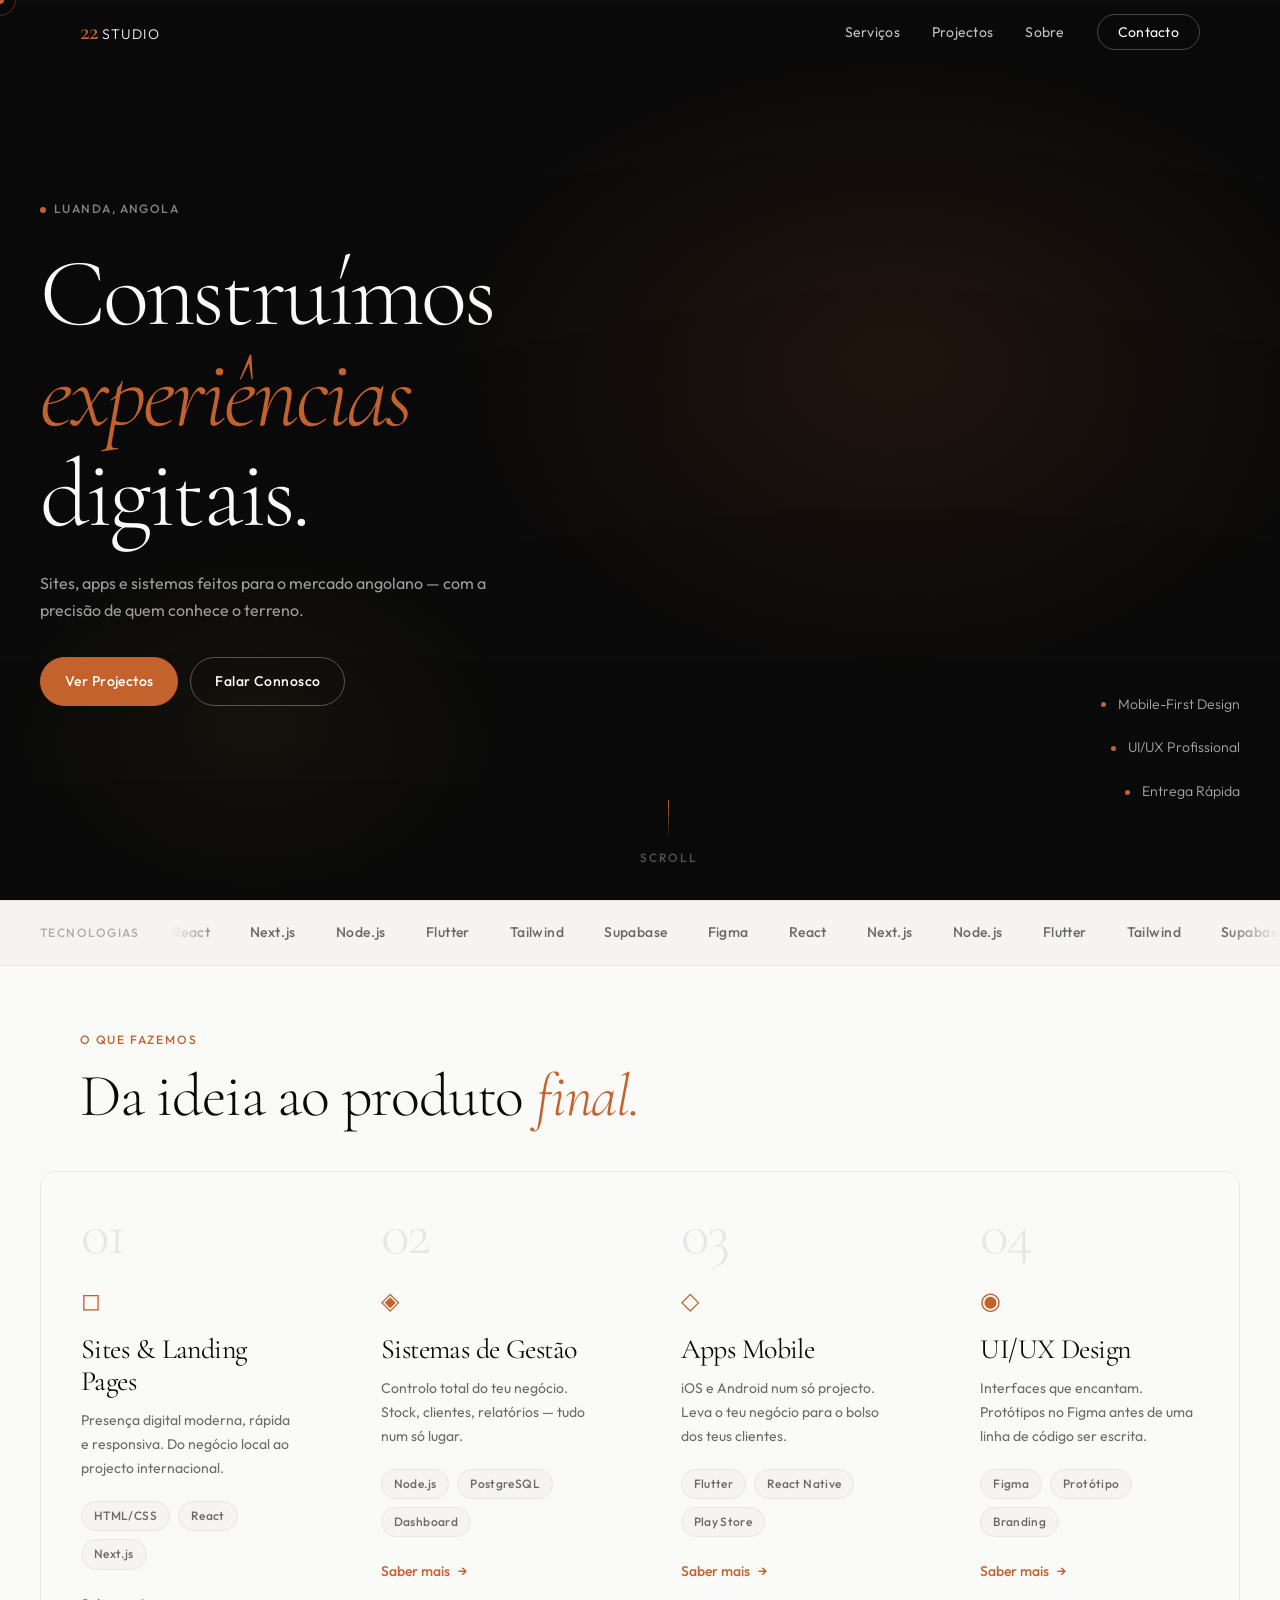
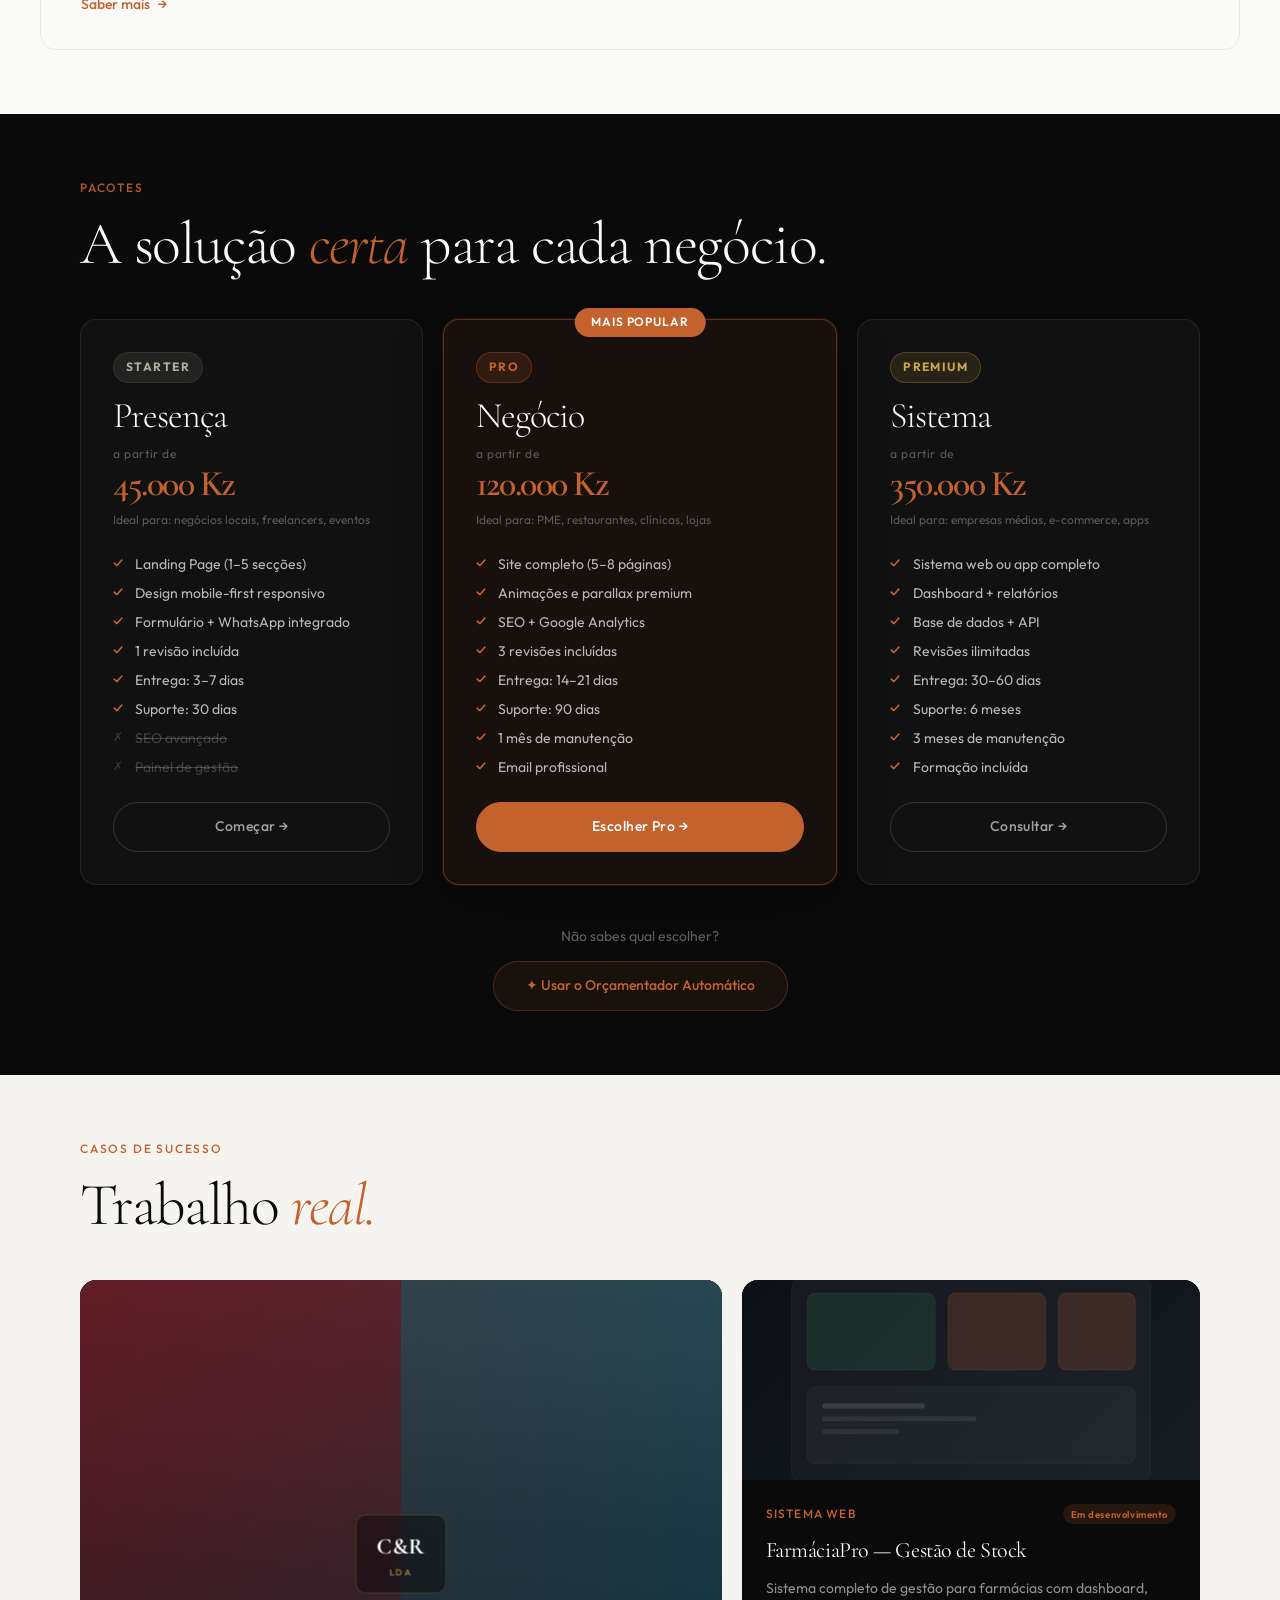
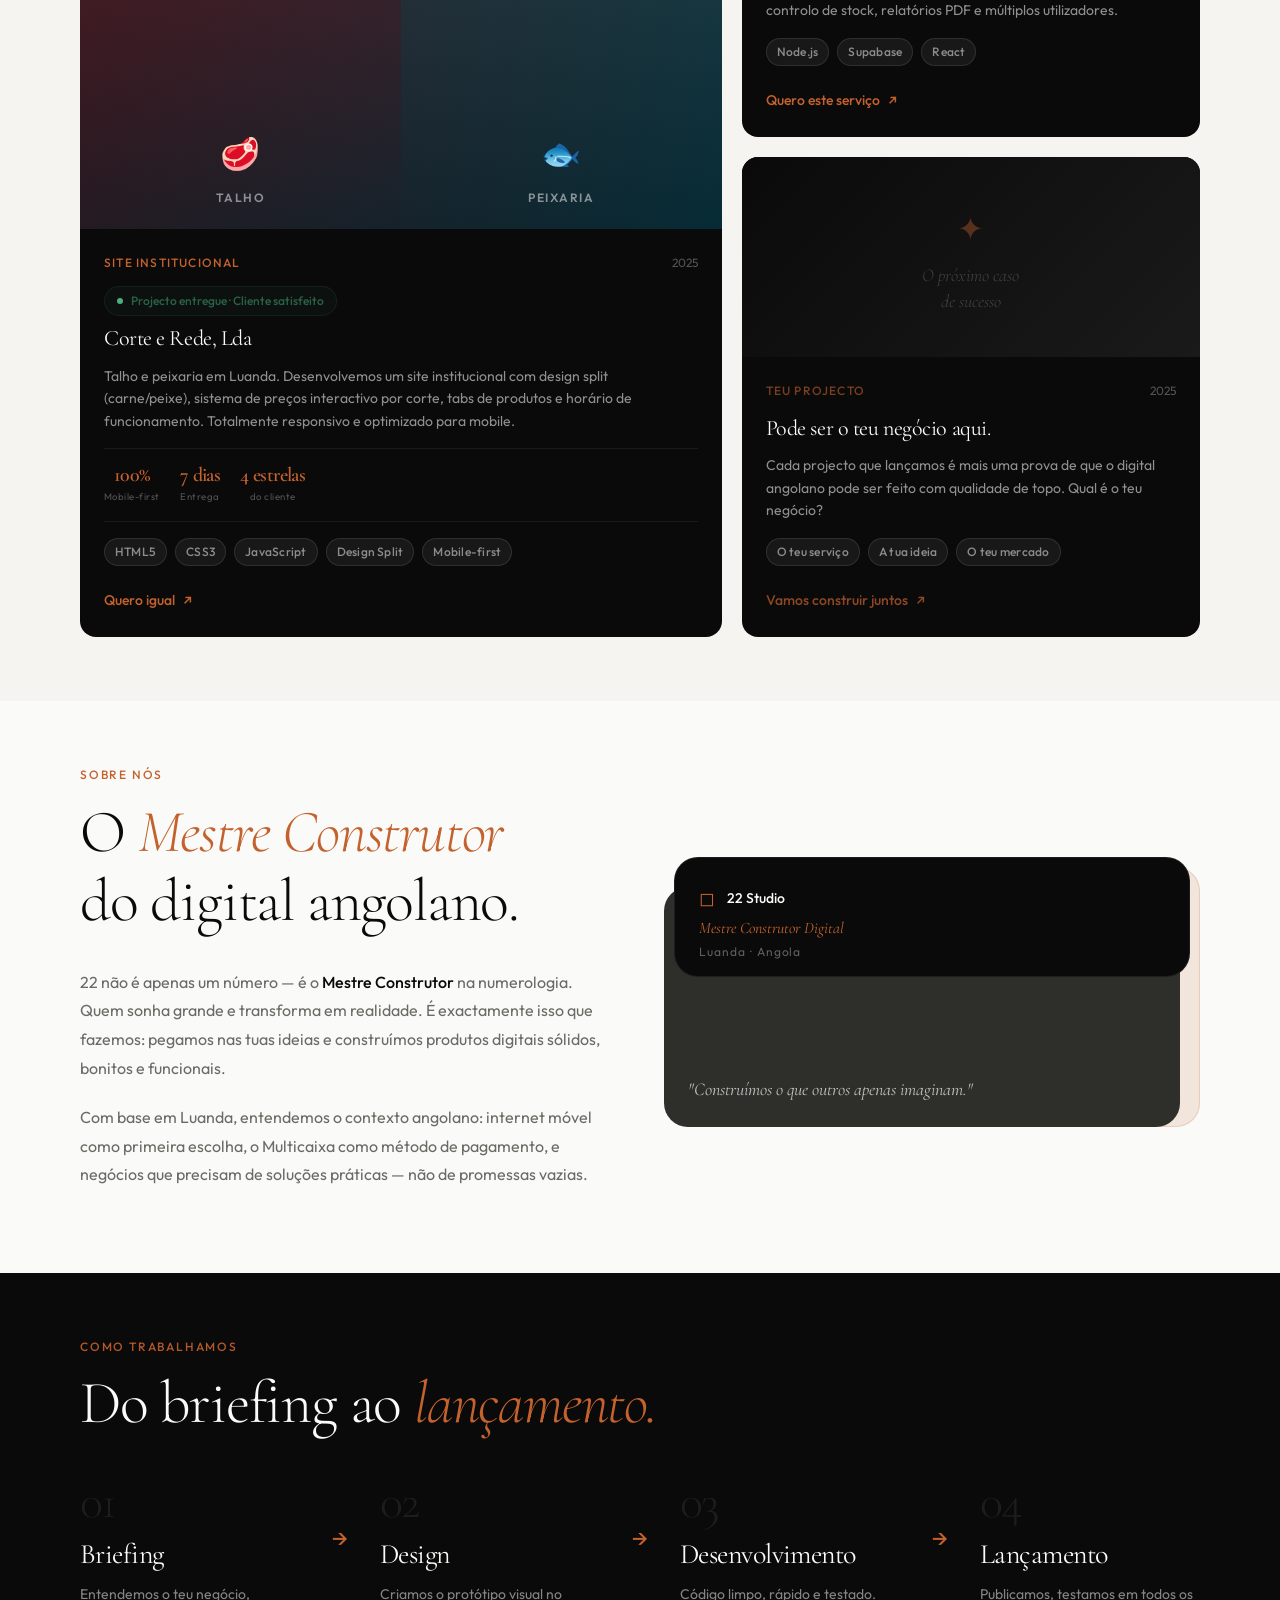
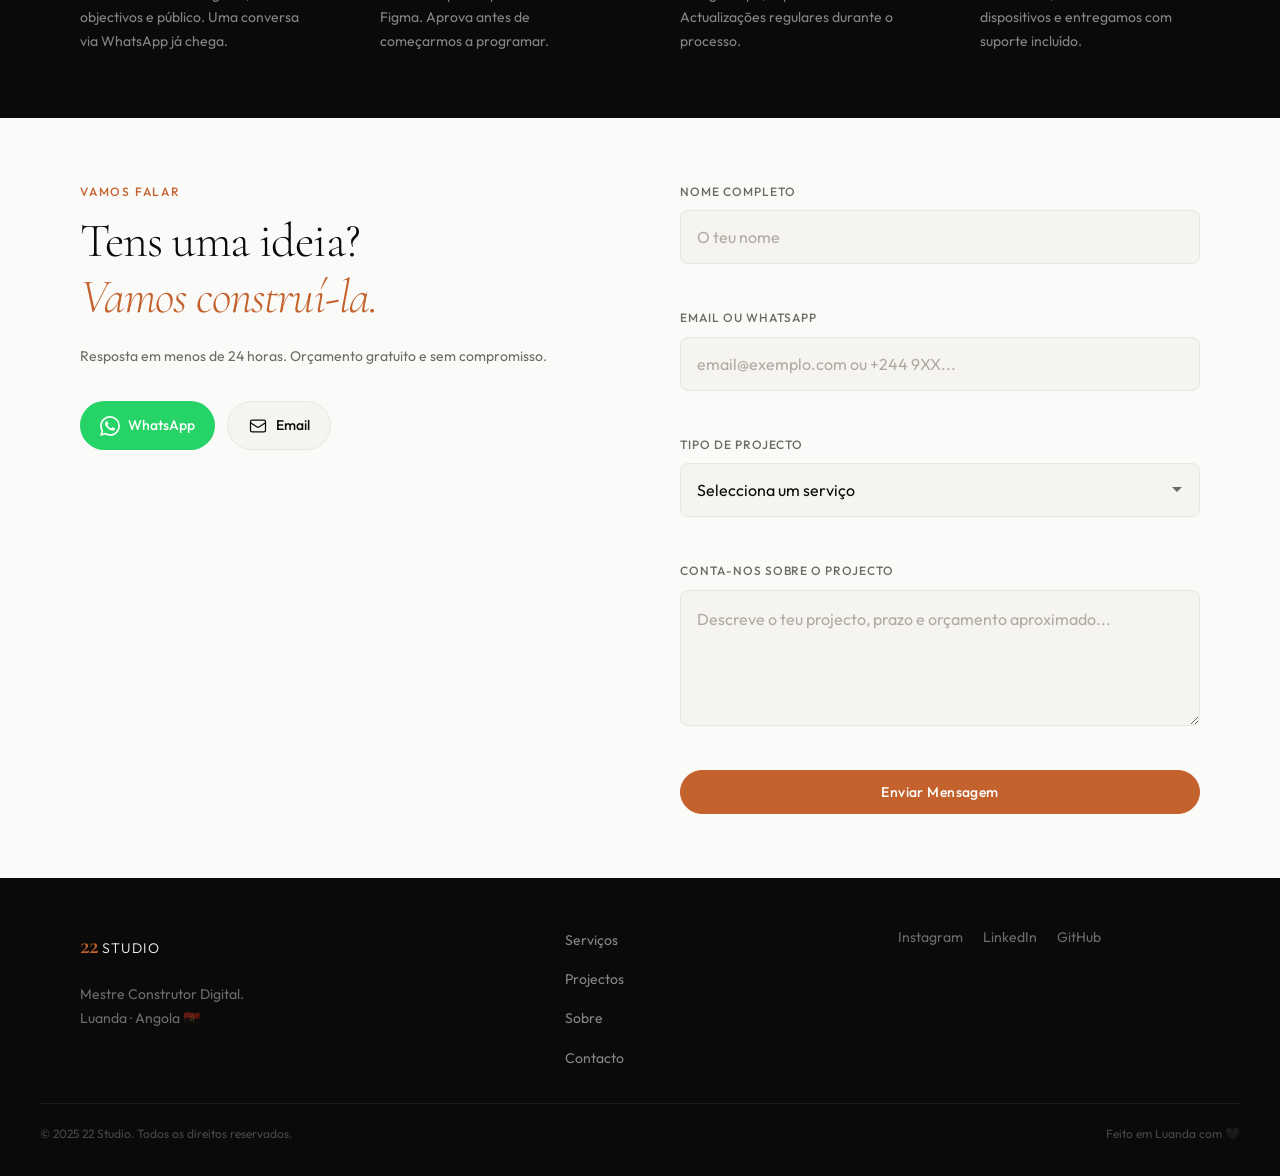
==== commit 2621a3ce: "Adição de novos ficheiros" ====
--- a/index.html
+++ b/index.html
@@ -243,118 +243,257 @@
     </section>
 
     <!-- ══════════════════════════════════════════
-         PROJECTOS — SECÇÃO 3
+         PACOTES — 3 TIERS (Starter / Pro / Premium)
     ══════════════════════════════════════════ -->
-    <section class="projects" id="projectos" aria-labelledby="projects-title">
+    <section class="packages" id="pacotes" aria-labelledby="packages-title">
 
       <div class="section-header">
-        <p class="section-label reveal-up">Portfólio</p>
-        <h2 class="section-title reveal-up delay-1" id="projects-title">
-          Trabalho <em>recente.</em>
+        <p class="section-label reveal-up">Pacotes</p>
+        <h2 class="section-title reveal-up delay-1" id="packages-title">
+          A solução <em>certa</em> para cada negócio.
         </h2>
       </div>
 
-      <div class="projects-grid">
-
-        <!-- Projecto 1 — Destaque grande -->
-        <article class="project-card project-featured reveal-up delay-1">
-          <div class="project-visual" style="background: linear-gradient(135deg, #0A0A0A 0%, #1a1a1a 60%, #C4622D22 100%);">
-            <div class="project-visual-inner">
-              <!-- Mockup minimalista SVG inline -->
-              <svg width="100%" viewBox="0 0 320 200" fill="none" xmlns="http://www.w3.org/2000/svg" aria-hidden="true">
-                <rect x="20" y="20" width="280" height="160" rx="8" fill="rgba(255,255,255,0.04)" stroke="rgba(255,255,255,0.1)" stroke-width="0.5"/>
-                <rect x="32" y="32" width="60" height="8" rx="4" fill="rgba(255,255,255,0.15)"/>
-                <rect x="32" y="50" width="180" height="24" rx="4" fill="rgba(196,98,45,0.4)"/>
-                <rect x="32" y="84" width="120" height="6" rx="3" fill="rgba(255,255,255,0.1)"/>
-                <rect x="32" y="96" width="90" height="6" rx="3" fill="rgba(255,255,255,0.07)"/>
-                <rect x="32" y="120" width="80" height="28" rx="14" fill="rgba(196,98,45,0.6)"/>
-                <rect x="180" y="60" width="100" height="100" rx="6" fill="rgba(255,255,255,0.06)" stroke="rgba(255,255,255,0.08)" stroke-width="0.5"/>
-              </svg>
-            </div>
-          </div>
-          <div class="project-info">
+      <div class="packages-grid">
+
+        <!-- STARTER -->
+        <article class="pkg-card reveal-up delay-1">
+          <div class="pkg-top">
+            <span class="pkg-tier tier-starter">Starter</span>
+            <h3 class="pkg-name">Presença</h3>
+            <div class="pkg-price">
+              <span class="price-from">a partir de</span>
+              <span class="price-amount">45.000 Kz</span>
+            </div>
+            <p class="pkg-ideal">Ideal para: negócios locais, freelancers, eventos</p>
+          </div>
+
+          <ul class="pkg-features" aria-label="Funcionalidades incluídas">
+            <li class="feat-yes">Landing Page (1–5 secções)</li>
+            <li class="feat-yes">Design mobile-first responsivo</li>
+            <li class="feat-yes">Formulário + WhatsApp integrado</li>
+            <li class="feat-yes">1 revisão incluída</li>
+            <li class="feat-yes">Entrega: 3–7 dias</li>
+            <li class="feat-yes">Suporte: 30 dias</li>
+            <li class="feat-no">SEO avançado</li>
+            <li class="feat-no">Painel de gestão</li>
+          </ul>
+
+          <a href="#contacto" class="btn pkg-btn pkg-btn-ghost" aria-label="Pedir Pacote Starter">
+            Começar →
+          </a>
+        </article>
+
+        <!-- PRO — Destaque -->
+        <article class="pkg-card pkg-featured reveal-up delay-2" aria-label="Pacote mais popular">
+          <div class="pkg-badge" aria-label="Pacote mais popular">Mais Popular</div>
+
+          <div class="pkg-top">
+            <span class="pkg-tier tier-pro">Pro</span>
+            <h3 class="pkg-name">Negócio</h3>
+            <div class="pkg-price">
+              <span class="price-from">a partir de</span>
+              <span class="price-amount">120.000 Kz</span>
+            </div>
+            <p class="pkg-ideal">Ideal para: PME, restaurantes, clínicas, lojas</p>
+          </div>
+
+          <ul class="pkg-features" aria-label="Funcionalidades incluídas">
+            <li class="feat-yes">Site completo (5–8 páginas)</li>
+            <li class="feat-yes">Animações e parallax premium</li>
+            <li class="feat-yes">SEO + Google Analytics</li>
+            <li class="feat-yes">3 revisões incluídas</li>
+            <li class="feat-yes">Entrega: 14–21 dias</li>
+            <li class="feat-yes">Suporte: 90 dias</li>
+            <li class="feat-yes">1 mês de manutenção</li>
+            <li class="feat-yes">Email profissional</li>
+          </ul>
+
+          <a href="#contacto" class="btn btn-primary pkg-btn" aria-label="Pedir Pacote Pro">
+            Escolher Pro →
+          </a>
+        </article>
+
+        <!-- PREMIUM -->
+        <article class="pkg-card reveal-up delay-3">
+          <div class="pkg-top">
+            <span class="pkg-tier tier-premium">Premium</span>
+            <h3 class="pkg-name">Sistema</h3>
+            <div class="pkg-price">
+              <span class="price-from">a partir de</span>
+              <span class="price-amount">350.000 Kz</span>
+            </div>
+            <p class="pkg-ideal">Ideal para: empresas médias, e-commerce, apps</p>
+          </div>
+
+          <ul class="pkg-features" aria-label="Funcionalidades incluídas">
+            <li class="feat-yes">Sistema web ou app completo</li>
+            <li class="feat-yes">Dashboard + relatórios</li>
+            <li class="feat-yes">Base de dados + API</li>
+            <li class="feat-yes">Revisões ilimitadas</li>
+            <li class="feat-yes">Entrega: 30–60 dias</li>
+            <li class="feat-yes">Suporte: 6 meses</li>
+            <li class="feat-yes">3 meses de manutenção</li>
+            <li class="feat-yes">Formação incluída</li>
+          </ul>
+
+          <a href="#contacto" class="btn pkg-btn pkg-btn-ghost" aria-label="Consultar Pacote Premium">
+            Consultar →
+          </a>
+        </article>
+
+      </div>
+
+      <!-- Link para o orçamentador -->
+      <div class="packages-cta reveal-up delay-4">
+        <p class="pkg-cta-text">Não sabes qual escolher?</p>
+        <a href="orcamentador/orcamentador.html" class="pkg-orca-btn" aria-label="Abrir orçamentador interactivo">
+          ✦ Usar o Orçamentador Automático
+        </a>
+      </div>
+
+    </section>
+
+
+    <!-- ══════════════════════════════════════════
+         CASOS DE SUCESSO — Corte e Rede real
+    ══════════════════════════════════════════ -->
+    <section class="projects cases" id="projectos" aria-labelledby="cases-title">
+
+      <div class="section-header">
+        <p class="section-label reveal-up">Casos de Sucesso</p>
+        <h2 class="section-title reveal-up delay-1" id="cases-title">
+          Trabalho <em>real.</em>
+        </h2>
+      </div>
+
+      <div class="projects-grid cases-grid">
+
+        <!-- ★ CASO DESTAQUE — Corte e Rede -->
+        <article class="project-card project-featured case-card reveal-up delay-1" aria-label="Caso de sucesso: Corte e Rede">
+          <div class="project-visual case-visual" style="background: linear-gradient(135deg, #3D0C12 0%, #062B35 100%);">
+            <!-- Split visual animado -->
+            <div class="case-split" aria-hidden="true">
+              <div class="split-left" style="background: linear-gradient(180deg, rgba(155,58,71,0.4) 0%, transparent 100%);">
+                <span class="split-icon">🥩</span>
+                <span class="split-label">Talho</span>
+              </div>
+              <div class="split-right" style="background: linear-gradient(180deg, rgba(58,173,185,0.3) 0%, transparent 100%);">
+                <span class="split-icon">🐟</span>
+                <span class="split-label">Peixaria</span>
+              </div>
+              <!-- Logo central -->
+              <div class="split-center">
+                <span class="split-logo">C&R</span>
+                <span class="split-tag">Lda</span>
+              </div>
+            </div>
+          </div>
+
+          <div class="project-info case-info">
             <div class="project-meta">
-              <span class="project-type">Landing Page</span>
+              <span class="project-type">Site Institucional</span>
               <span class="project-year">2025</span>
             </div>
-            <h3 class="project-title">Restaurante Sabores de Luanda</h3>
-            <p class="project-desc">Site com reservas online, menu digital e galeria. Mobile-first com animações suaves.</p>
+
+            <!-- Badge resultado -->
+            <div class="case-badge">
+              <span class="badge-dot"></span>
+              Projecto entregue · Cliente satisfeito
+            </div>
+
+            <h3 class="project-title">Corte e Rede, Lda</h3>
+            <p class="project-desc">
+              Talho e peixaria em Luanda. Desenvolvemos um site institucional com design split (carne/peixe), sistema de preços interactivo por corte, tabs de produtos e horário de funcionamento. Totalmente responsivo e optimizado para mobile.
+            </p>
+
+            <!-- Resultados -->
+            <div class="case-results">
+              <div class="result-item">
+                <span class="result-num">100%</span>
+                <span class="result-label">Mobile-first</span>
+              </div>
+              <div class="result-item">
+                <span class="result-num">7 dias</span>
+                <span class="result-label">Entrega</span>
+              </div>
+              <div class="result-item">
+                <span class="result-num">4 estrelas</span>
+                <span class="result-label">do cliente</span>
+              </div>
+            </div>
+
             <div class="project-stack">
-              <span>Next.js</span>
-              <span>Tailwind</span>
-              <span>Framer Motion</span>
+              <span>HTML5</span>
+              <span>CSS3</span>
+              <span>JavaScript</span>
+              <span>Design Split</span>
+              <span>Mobile-first</span>
             </div>
             <a href="#contacto" class="project-link">
-              Ver projecto <span aria-hidden="true">↗</span>
+              Quero igual <span aria-hidden="true">↗</span>
             </a>
           </div>
         </article>
 
-        <!-- Projecto 2 -->
-        <article class="project-card reveal-up delay-2">
+        <!-- CASO 2 — FarmáciaPro -->
+        <article class="project-card case-card reveal-up delay-2">
           <div class="project-visual" style="background: linear-gradient(135deg, #0d1117 0%, #161b22 100%);">
             <div class="project-visual-inner">
               <svg width="100%" viewBox="0 0 320 200" fill="none" xmlns="http://www.w3.org/2000/svg" aria-hidden="true">
                 <rect x="20" y="20" width="280" height="160" rx="8" fill="rgba(255,255,255,0.03)" stroke="rgba(255,255,255,0.08)" stroke-width="0.5"/>
-                <!-- Simulação de dashboard -->
                 <rect x="32" y="32" width="100" height="60" rx="6" fill="rgba(45,107,78,0.25)" stroke="rgba(45,107,78,0.3)" stroke-width="0.5"/>
-                <rect x="142" y="32" width="76" height="60" rx="6" fill="rgba(184,150,46,0.2)" stroke="rgba(184,150,46,0.25)" stroke-width="0.5"/>
+                <rect x="142" y="32" width="76" height="60" rx="6" fill="rgba(196,98,45,0.2)" stroke="rgba(196,98,45,0.25)" stroke-width="0.5"/>
                 <rect x="228" y="32" width="60" height="60" rx="6" fill="rgba(196,98,45,0.2)" stroke="rgba(196,98,45,0.25)" stroke-width="0.5"/>
                 <rect x="32" y="105" width="256" height="60" rx="6" fill="rgba(255,255,255,0.03)" stroke="rgba(255,255,255,0.06)" stroke-width="0.5"/>
-                <!-- linhas de dados -->
                 <rect x="44" y="118" width="80" height="4" rx="2" fill="rgba(255,255,255,0.12)"/>
                 <rect x="44" y="128" width="120" height="4" rx="2" fill="rgba(255,255,255,0.07)"/>
                 <rect x="44" y="138" width="60" height="4" rx="2" fill="rgba(255,255,255,0.07)"/>
               </svg>
             </div>
           </div>
-          <div class="project-info">
+          <div class="project-info case-info">
             <div class="project-meta">
               <span class="project-type">Sistema Web</span>
-              <span class="project-year">2025</span>
+              <span class="project-year case-em-dev">Em desenvolvimento</span>
             </div>
             <h3 class="project-title">FarmáciaPro — Gestão de Stock</h3>
-            <p class="project-desc">Sistema completo de gestão para farmácias com dashboard, stock e relatórios PDF.</p>
+            <p class="project-desc">Sistema completo de gestão para farmácias com dashboard, controlo de stock, relatórios PDF e múltiplos utilizadores.</p>
             <div class="project-stack">
               <span>Node.js</span>
               <span>Supabase</span>
               <span>React</span>
             </div>
             <a href="#contacto" class="project-link">
-              Ver projecto <span aria-hidden="true">↗</span>
+              Quero este serviço <span aria-hidden="true">↗</span>
             </a>
           </div>
         </article>
 
-        <!-- Projecto 3 -->
-        <article class="project-card reveal-up delay-3">
-          <div class="project-visual" style="background: linear-gradient(135deg, #0a0a14 0%, #10102a 100%);">
-            <div class="project-visual-inner">
-              <svg width="100%" viewBox="0 0 320 200" fill="none" xmlns="http://www.w3.org/2000/svg" aria-hidden="true">
-                <!-- Simulação de app mobile -->
-                <rect x="110" y="15" width="100" height="170" rx="16" fill="rgba(255,255,255,0.04)" stroke="rgba(255,255,255,0.1)" stroke-width="0.5"/>
-                <rect x="120" y="30" width="80" height="10" rx="5" fill="rgba(255,255,255,0.12)"/>
-                <rect x="120" y="50" width="80" height="50" rx="8" fill="rgba(196,98,45,0.2)" stroke="rgba(196,98,45,0.2)" stroke-width="0.5"/>
-                <rect x="120" y="110" width="36" height="36" rx="8" fill="rgba(255,255,255,0.06)"/>
-                <rect x="164" y="110" width="36" height="36" rx="8" fill="rgba(255,255,255,0.06)"/>
-                <rect x="120" y="155" width="80" height="16" rx="8" fill="rgba(196,98,45,0.4)"/>
-              </svg>
-            </div>
-          </div>
-          <div class="project-info">
+        <!-- CASO 3 — Próximo projecto -->
+        <article class="project-card case-card case-open reveal-up delay-3" aria-label="Próximo projecto disponível">
+          <div class="project-visual case-open-visual" style="background: linear-gradient(135deg, #0A0A0A 0%, #1a1a1a 100%);">
+            <div class="case-open-inner" aria-hidden="true">
+              <div class="case-open-icon">✦</div>
+              <p class="case-open-text">O próximo caso<br>de sucesso</p>
+            </div>
+          </div>
+          <div class="project-info case-info">
             <div class="project-meta">
-              <span class="project-type">App Mobile</span>
+              <span class="project-type case-open-type">Teu Projecto</span>
               <span class="project-year">2025</span>
             </div>
-            <h3 class="project-title">AgendaFácil — Salões de Beleza</h3>
-            <p class="project-desc">App para Android com marcações, notificações e painel de gestão para o proprietário.</p>
+            <h3 class="project-title">Pode ser o teu negócio aqui.</h3>
+            <p class="project-desc">
+              Cada projecto que lançamos é mais uma prova de que o digital angolano pode ser feito com qualidade de topo. Qual é o teu negócio?
+            </p>
             <div class="project-stack">
-              <span>Flutter</span>
-              <span>Firebase</span>
-              <span>Play Store</span>
-            </div>
-            <a href="#contacto" class="project-link">
-              Ver projecto <span aria-hidden="true">↗</span>
+              <span>O teu serviço</span>
+              <span>A tua ideia</span>
+              <span>O teu mercado</span>
+            </div>
+            <a href="#contacto" class="project-link case-open-link">
+              Vamos construir juntos <span aria-hidden="true">↗</span>
             </a>
           </div>
         </article>
@@ -484,7 +623,7 @@
           </p>
 
           <div class="contact-channels reveal-up delay-3">
-            <a href="https://wa.me/244900000000" class="channel-btn whatsapp" target="_blank" rel="noopener" aria-label="Contactar via WhatsApp">
+            <a href="https://wa.me/244938711363" class="channel-btn whatsapp" target="_blank" rel="noopener" aria-label="Contactar via WhatsApp">
               <svg width="20" height="20" viewBox="0 0 24 24" fill="currentColor" aria-hidden="true"><path d="M17.472 14.382c-.297-.149-1.758-.867-2.03-.967-.273-.099-.471-.148-.67.15-.197.297-.767.966-.94 1.164-.173.199-.347.223-.644.075-.297-.15-1.255-.463-2.39-1.475-.883-.788-1.48-1.761-1.653-2.059-.173-.297-.018-.458.13-.606.134-.133.298-.347.446-.52.149-.174.198-.298.298-.497.099-.198.05-.371-.025-.52-.075-.149-.669-1.612-.916-2.207-.242-.579-.487-.5-.669-.51-.173-.008-.371-.01-.57-.01-.198 0-.52.074-.792.372-.272.297-1.04 1.016-1.04 2.479 0 1.462 1.065 2.875 1.213 3.074.149.198 2.096 3.2 5.077 4.487.709.306 1.262.489 1.694.625.712.227 1.36.195 1.871.118.571-.085 1.758-.719 2.006-1.413.248-.694.248-1.289.173-1.413-.074-.124-.272-.198-.57-.347m-5.421 7.403h-.004a9.87 9.87 0 01-5.031-1.378l-.361-.214-3.741.982.998-3.648-.235-.374a9.86 9.86 0 01-1.51-5.26c.001-5.45 4.436-9.884 9.888-9.884 2.64 0 5.122 1.03 6.988 2.898a9.825 9.825 0 012.893 6.994c-.003 5.45-4.437 9.884-9.885 9.884m8.413-18.297A11.815 11.815 0 0012.05 0C5.495 0 .16 5.335.157 11.892c0 2.096.547 4.142 1.588 5.945L.057 24l6.305-1.654a11.882 11.882 0 005.683 1.448h.005c6.554 0 11.89-5.335 11.893-11.893a11.821 11.821 0 00-3.48-8.413Z"/></svg>
               WhatsApp
             </a>
@@ -920,7 +1059,7 @@
     //
     //   Opção C — WhatsApp directo:
     //   const msg = `Novo contacto!\nNome: ${nome.value}\n...`;
-    //   window.open(`https://wa.me/244900000000?text=${encodeURIComponent(msg)}`);
+    //   window.open(`https://wa.me/244938711363?text=${encodeURIComponent(msg)}`);
     //
     // Por agora, simula um delay de rede:
 
--- a/utils/style.css
+++ b/utils/style.css
@@ -1396,6 +1396,357 @@
 }
 
 
+/* ━━━━━━━━━━━━━━━━━━━━━━━━━━━━━━━━━━━
+   PACOTES — 3 TIERS
+━━━━━━━━━━━━━━━━━━━━━━━━━━━━━━━━━━━ */
+.packages {
+  padding: var(--space-16) 0;
+  background: var(--preto);
+}
+.packages .section-label { color: rgba(196,98,45,0.9); }
+.packages .section-title { color: var(--branco); }
+
+.packages-grid {
+  display: grid;
+  grid-template-columns: 1fr;
+  gap: var(--space-5);
+  max-width: var(--container-max);
+  margin: 0 auto;
+  padding: 0 var(--container-pad);
+  align-items: start;
+}
+
+/* Card base */
+.pkg-card {
+  background: rgba(255,255,255,0.03);
+  border: 1px solid rgba(255,255,255,0.08);
+  border-radius: var(--radius-lg);
+  padding: var(--space-8);
+  display: flex;
+  flex-direction: column;
+  gap: var(--space-6);
+  transition: border-color var(--duration-slow) var(--ease-soft),
+              background var(--duration-slow),
+              transform var(--duration-slow) var(--ease-soft);
+  position: relative;
+}
+.pkg-card:hover {
+  border-color: rgba(196,98,45,0.35);
+  background: rgba(196,98,45,0.04);
+  transform: translateY(-3px);
+}
+
+/* Card em destaque (Pro) */
+.pkg-featured {
+  background: rgba(196,98,45,0.07);
+  border-color: rgba(196,98,45,0.4);
+  box-shadow: 0 0 0 1px rgba(196,98,45,0.15), 0 20px 50px rgba(0,0,0,0.3);
+}
+.pkg-featured:hover {
+  background: rgba(196,98,45,0.1);
+  border-color: var(--terracota);
+}
+
+/* Badge "Mais Popular" */
+.pkg-badge {
+  position: absolute;
+  top: -0.75rem;
+  left: 50%;
+  transform: translateX(-50%);
+  background: var(--terracota);
+  color: white;
+  font-size: var(--text-xs);
+  font-weight: 600;
+  letter-spacing: 0.08em;
+  text-transform: uppercase;
+  padding: var(--space-1) var(--space-4);
+  border-radius: var(--radius-full);
+  white-space: nowrap;
+}
+
+/* Tier label */
+.pkg-tier {
+  font-size: var(--text-xs);
+  font-weight: 700;
+  letter-spacing: 0.12em;
+  text-transform: uppercase;
+  padding: var(--space-1) var(--space-3);
+  border-radius: var(--radius-full);
+  display: inline-block;
+  margin-bottom: var(--space-3);
+}
+.tier-starter { background: rgba(107,107,101,0.2); color: var(--cinza-400); border: 1px solid rgba(107,107,101,0.2); }
+.tier-pro     { background: rgba(196,98,45,0.15); color: var(--terracota); border: 1px solid rgba(196,98,45,0.3); }
+.tier-premium { background: rgba(201,168,76,0.12); color: #C9A84C; border: 1px solid rgba(201,168,76,0.25); }
+
+.pkg-name {
+  font-family: var(--font-display);
+  font-size: var(--text-2xl);
+  font-weight: 300;
+  color: var(--branco);
+  letter-spacing: -0.03em;
+  margin-bottom: var(--space-2);
+}
+
+.pkg-price {
+  display: flex;
+  flex-direction: column;
+  gap: 0.1rem;
+  margin-bottom: var(--space-2);
+}
+.price-from {
+  font-size: var(--text-xs);
+  color: rgba(255,255,255,0.3);
+  letter-spacing: 0.05em;
+}
+.price-amount {
+  font-family: var(--font-display);
+  font-size: var(--text-2xl);
+  font-weight: 600;
+  color: var(--terracota);
+  letter-spacing: -0.04em;
+  line-height: 1;
+}
+.pkg-ideal {
+  font-size: var(--text-xs);
+  color: rgba(255,255,255,0.3);
+  margin-top: var(--space-1);
+}
+
+/* Features list */
+.pkg-features {
+  display: flex;
+  flex-direction: column;
+  gap: var(--space-2);
+  flex: 1;
+}
+.pkg-features li {
+  font-size: var(--text-sm);
+  padding-left: 1.4rem;
+  position: relative;
+  line-height: 1.5;
+}
+.feat-yes { color: rgba(255,255,255,0.7); }
+.feat-yes::before {
+  content: '✓';
+  position: absolute;
+  left: 0;
+  color: var(--terracota);
+  font-weight: 700;
+  font-size: 0.75rem;
+}
+.feat-no { color: rgba(255,255,255,0.2); text-decoration: line-through; }
+.feat-no::before {
+  content: '✗';
+  position: absolute;
+  left: 0;
+  color: rgba(255,255,255,0.15);
+  font-size: 0.75rem;
+}
+
+/* Botão do pacote */
+.pkg-btn {
+  margin-top: auto;
+  text-align: center;
+  display: block;
+  padding: var(--space-3) var(--space-6);
+  border-radius: var(--radius-full);
+  font-size: var(--text-sm);
+  font-weight: 500;
+  transition: all var(--duration-base) var(--ease-sharp);
+}
+.pkg-btn-ghost {
+  background: transparent;
+  color: rgba(255,255,255,0.6);
+  border: 1.5px solid rgba(255,255,255,0.15);
+}
+.pkg-btn-ghost:hover {
+  border-color: var(--terracota);
+  color: var(--terracota);
+}
+
+/* CTA do orçamentador */
+.packages-cta {
+  display: flex;
+  flex-direction: column;
+  align-items: center;
+  gap: var(--space-3);
+  margin-top: var(--space-10);
+  padding: 0 var(--container-pad);
+}
+.pkg-cta-text {
+  font-size: var(--text-sm);
+  color: rgba(255,255,255,0.35);
+}
+.pkg-orca-btn {
+  display: inline-flex;
+  align-items: center;
+  gap: var(--space-2);
+  padding: var(--space-3) var(--space-8);
+  background: rgba(196,98,45,0.08);
+  border: 1px solid rgba(196,98,45,0.3);
+  border-radius: var(--radius-full);
+  font-size: var(--text-sm);
+  font-weight: 500;
+  color: var(--terracota);
+  transition: all var(--duration-base) var(--ease-sharp);
+}
+.pkg-orca-btn:hover {
+  background: rgba(196,98,45,0.15);
+  border-color: var(--terracota);
+  box-shadow: 0 4px 20px rgba(196,98,45,0.2);
+}
+
+/* ━━━━━━━━━━━━━━━━━━━━━━━━━━━━━━━━━━━
+   CASOS DE SUCESSO — Extensões dos estilos
+   de projectos existentes
+━━━━━━━━━━━━━━━━━━━━━━━━━━━━━━━━━━━ */
+.cases { background: var(--cinza-100); }
+
+/* Visual split Corte e Rede */
+.case-split {
+  position: relative;
+  width: 100%;
+  height: 100%;
+  display: flex;
+}
+.split-left, .split-right {
+  flex: 1;
+  display: flex;
+  flex-direction: column;
+  align-items: center;
+  justify-content: flex-end;
+  padding-bottom: var(--space-5);
+  gap: var(--space-2);
+  transition: flex var(--duration-slow) var(--ease-soft);
+}
+.project-card:hover .split-left { flex: 1.1; }
+.project-card:hover .split-right { flex: 0.9; }
+.split-icon { font-size: 2rem; }
+.split-label {
+  font-size: var(--text-xs);
+  font-weight: 600;
+  letter-spacing: 0.12em;
+  text-transform: uppercase;
+  color: rgba(255,255,255,0.5);
+}
+.split-center {
+  position: absolute;
+  top: 50%;
+  left: 50%;
+  transform: translate(-50%, -50%);
+  text-align: center;
+  background: rgba(0,0,0,0.4);
+  backdrop-filter: blur(8px);
+  border: 1px solid rgba(201,168,76,0.25);
+  border-radius: 10px;
+  padding: var(--space-3) var(--space-5);
+}
+.split-logo {
+  font-family: var(--font-display);
+  font-size: 1.4rem;
+  font-weight: 700;
+  color: white;
+  display: block;
+  letter-spacing: 0.03em;
+}
+.split-tag {
+  font-size: 0.55rem;
+  font-weight: 600;
+  letter-spacing: 0.2em;
+  text-transform: uppercase;
+  color: rgba(201,168,76,0.7);
+  display: block;
+}
+
+/* Badge resultado */
+.case-badge {
+  display: inline-flex;
+  align-items: center;
+  gap: var(--space-2);
+  font-size: var(--text-xs);
+  font-weight: 500;
+  color: rgba(45,107,78,0.9);
+  background: rgba(45,107,78,0.08);
+  border: 1px solid rgba(45,107,78,0.2);
+  padding: var(--space-1) var(--space-3);
+  border-radius: var(--radius-full);
+  margin-bottom: var(--space-2);
+}
+.badge-dot {
+  width: 6px;
+  height: 6px;
+  background: #4caf7d;
+  border-radius: 50%;
+  animation: pulse 2.5s ease-in-out infinite;
+}
+
+/* Resultados quantitativos */
+.case-results {
+  display: flex;
+  gap: var(--space-5);
+  margin: var(--space-4) 0;
+  padding: var(--space-4) 0;
+  border-top: 1px solid rgba(255,255,255,0.07);
+  border-bottom: 1px solid rgba(255,255,255,0.07);
+}
+.result-item { text-align: center; }
+.result-num {
+  display: block;
+  font-family: var(--font-display);
+  font-size: 1.25rem;
+  font-weight: 600;
+  color: var(--terracota);
+  letter-spacing: -0.03em;
+  line-height: 1;
+}
+.result-label {
+  font-size: 0.6rem;
+  color: rgba(255,255,255,0.3);
+  letter-spacing: 0.05em;
+  margin-top: 0.2rem;
+  display: block;
+}
+
+/* Em desenvolvimento */
+.case-em-dev {
+  background: rgba(196,98,45,0.15);
+  color: var(--terracota);
+  padding: 2px 8px;
+  border-radius: var(--radius-full);
+  font-size: 0.6rem;
+  font-weight: 600;
+  letter-spacing: 0.06em;
+}
+
+/* Card "próximo projecto" */
+.case-open-visual {
+  display: flex;
+  align-items: center;
+  justify-content: center;
+}
+.case-open-inner { text-align: center; }
+.case-open-icon {
+  font-size: 2rem;
+  color: rgba(196,98,45,0.4);
+  margin-bottom: var(--space-2);
+  animation: pulse 3s ease-in-out infinite;
+}
+.case-open-text {
+  font-family: var(--font-display);
+  font-size: var(--text-md);
+  font-style: italic;
+  font-weight: 300;
+  color: rgba(255,255,255,0.2);
+  line-height: 1.4;
+}
+.case-open-type {
+  color: rgba(196,98,45,0.6);
+  letter-spacing: 0.1em;
+}
+.case-open-link { color: rgba(196,98,45,0.7) !important; }
+.case-open-link:hover { color: var(--terracota) !important; }
+
 /* ════════════════════════════════════════
    MEDIA QUERIES — TABLET (≥ 640px)
 ════════════════════════════════════════ */
--- a/utils/responsive.css
+++ b/utils/responsive.css
@@ -1,9 +1,39 @@
 @charset "UTF-8";
+
+/* ━━━━━━━━━━━━━━━━━━━━━━━━━━━━━━━━━━━
+   PACOTES & CASOS — TABLET
+━━━━━━━━━━━━━━━━━━━━━━━━━━━━━━━━━━━ */
+@media (min-width: 640px) {
+  .packages-grid {
+    grid-template-columns: 1fr 1fr;
+  }
+  .pkg-featured { grid-column: span 2; }
+  .cases-grid {
+    grid-template-columns: 1.4fr 1fr;
+  }
+}
 
 /* ════════════════════════════════════════
    MEDIA QUERIES — DESKTOP (≥ 992px)
 ════════════════════════════════════════ */
 @media (min-width: 992px) {
+
+  /* Pacotes — 3 colunas */
+  .packages-grid {
+    grid-template-columns: 1fr 1.15fr 1fr;
+    align-items: stretch;
+  }
+  .pkg-featured { grid-column: auto; }
+  .project-featured.case-card {
+    grid-row: span 2;
+    display: flex;
+    flex-direction: column;
+  }
+  .project-featured.case-card .project-visual {
+    flex: 1;
+    height: auto;
+    min-height: 300px;
+  }
 
   :root {
     --container-pad: 2.5rem;
